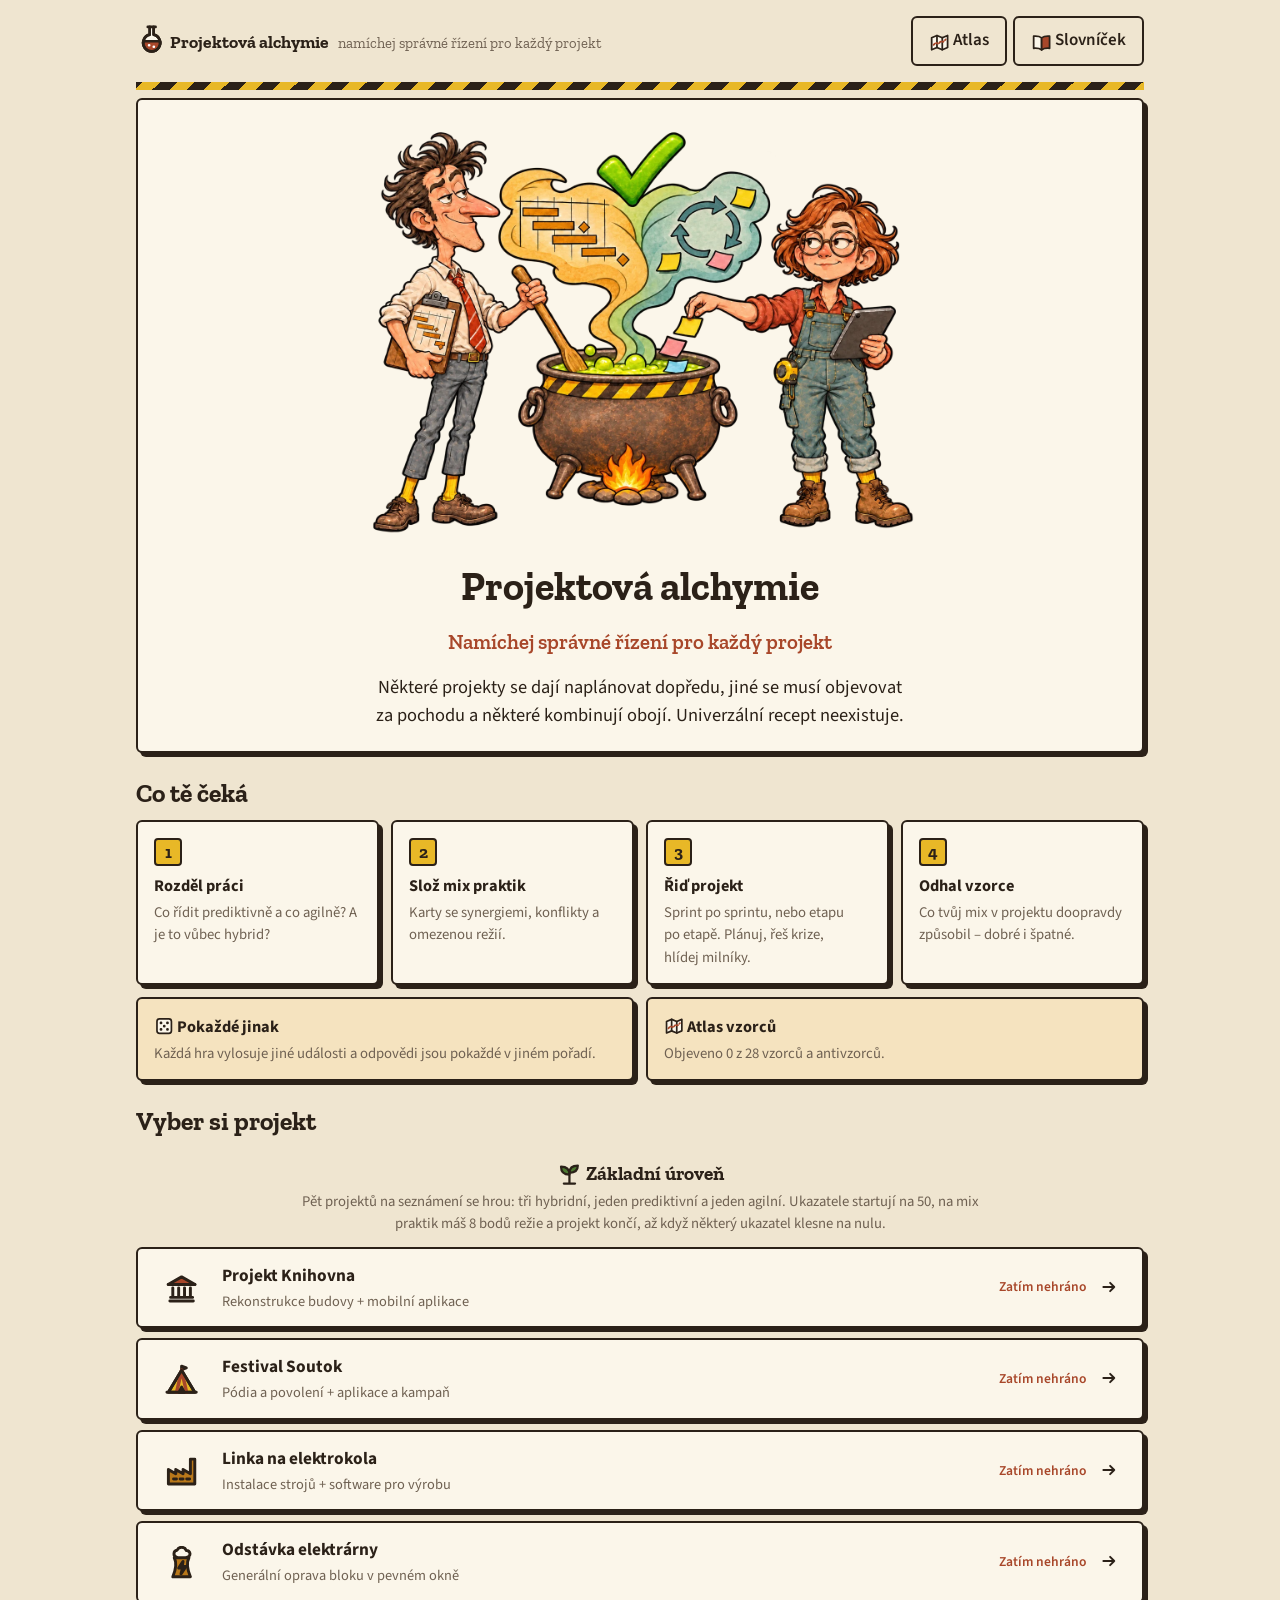
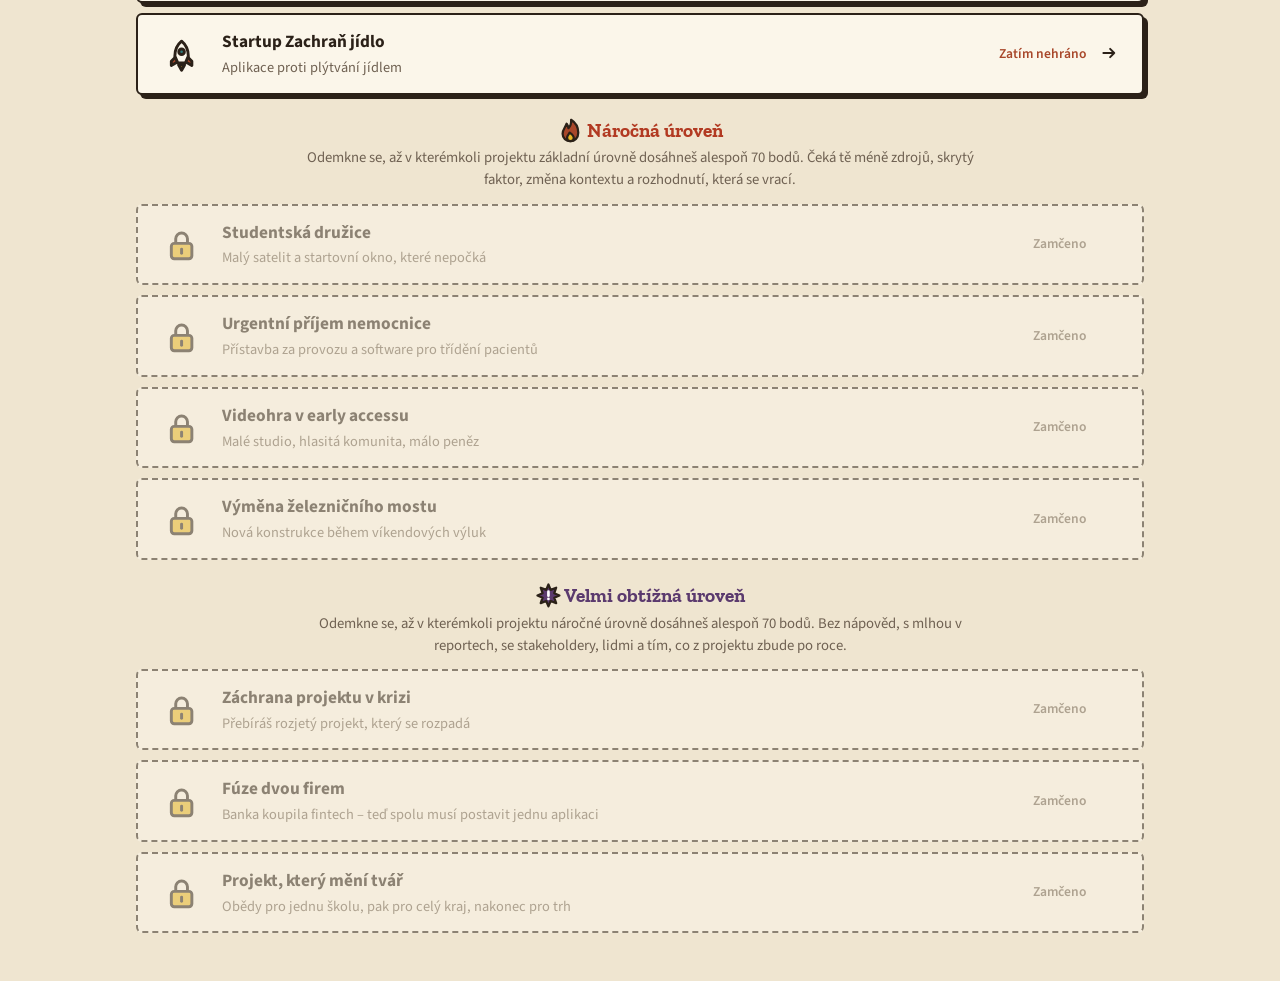
==== index.html @ 7d6362b1 "Úvodní obrázek ve verzi v02 (bez přísad u kotle) Co-Authored-By: Claude Opus 5.5 <noreply@anthropic." ====
<!doctype html>
<html lang="cs">
<head>
  <meta charset="utf-8">
  <meta name="viewport" content="width=device-width, initial-scale=1">
  <title>Projektová alchymie – namíchej správné řízení pro každý projekt</title>
  <meta name="description" content="Výuková hra o řízení projektů: poznej, jestli projekt potřebuje plán, agilitu, nebo hybrid, a namíchej správné praktiky.">
  <link rel="icon" href="img/favicon.svg" type="image/svg+xml">
  <meta property="og:type" content="website">
  <meta property="og:locale" content="cs_CZ">
  <meta property="og:title" content="Projektová alchymie – namíchej správné řízení pro každý projekt">
  <meta property="og:description" content="Výuková hra o řízení projektů: poznej, jestli projekt potřebuje plán, agilitu, nebo hybrid, a namíchej správné praktiky.">
  <meta property="og:url" content="https://miroslavkrupa.github.io/games-projektova-alchymie/">
  <meta property="og:image" content="https://miroslavkrupa.github.io/games-projektova-alchymie/img/og.jpg?v=3">
  <meta property="og:image:width" content="1200">
  <meta property="og:image:height" content="630">
  <meta property="og:image:alt" content="Projektová alchymie: postava míchá v kotli projektovou metodiku">
  <meta name="twitter:card" content="summary_large_image">
  <meta name="theme-color" content="#efe5d0">
  <link rel="preconnect" href="https://fonts.googleapis.com">
  <link rel="preconnect" href="https://fonts.gstatic.com" crossorigin>
  <link rel="stylesheet" href="https://fonts.googleapis.com/css2?family=Source+Sans+3:wght@400;600;700&family=Zilla+Slab:wght@600;700&display=swap">
  <link rel="stylesheet" href="css/style.css?v=2026-11-14">
</head>
<body>
  <div id="app"></div>
  <script src="js/data.js?v=2026-11-14"></script>
  <script src="js/data-insane.js?v=2026-11-14"></script>
  <script src="js/icons.js?v=2026-11-14"></script>
  <script src="js/fx.js?v=2026-11-14"></script>
  <script src="js/game.js?v=2026-11-14"></script>
</body>
</html>
---- css/style.css ----
/* Vzhled „Stavební deník“: teplý papír, okr, rez, vybledlá tyrkysová a výstražná žlutá
   (vyhrazená pro hlavní akce). Tmavě hnědé obrysy a tvrdé stíny jako komiksová políčka.
   Tmavý režim je „soumrak termínu“. */
:root {
  --bg: #efe5d0;
  --surface: #fbf6ea;
  --ink: #2b2118;
  --muted: #6f6152;
  --line: #d9cbb0;
  --edge: #2b2118;
  --primary: #a8472a;
  --primary-ink: #fff8ee;
  --caution: #e8b827;
  --caution-ink: #2b2118;
  --pred: #b9781a;
  --pred-soft: #f5e3bf;
  --agile: #2c7a7b;
  --agile-soft: #d3e8e4;
  --both: #7d5a3c;
  --both-soft: #eadbc6;
  --good: #4d7a32;
  --good-soft: #e0ead0;
  --warn: #c9930f;
  --warn-soft: #f7e6b3;
  --bad: #b23a22;
  --bad-soft: #f4d6c9;
  --insane: #5b3a6e;
  --insane-soft: #e7dceb;
  /* Barvy čar v grafu průběhu (ověřená kategorická paleta) */
  --s1: #2a78d6;
  --s2: #eb6834;
  --s3: #1baf7a;
  --s4: #eda100;
  --s5: #e87ba4;
  --pot: #3a3229;
  --pot-rim: #4b4034;
  --radius: 6px;
  --shadow: 4px 4px 0 var(--edge);
  --shadow-sm: 2px 2px 0 var(--edge);
  --stripes: repeating-linear-gradient(-45deg, var(--caution) 0 12px, var(--edge) 12px 24px);
  --font: 'Source Sans 3', system-ui, -apple-system, 'Segoe UI', sans-serif;
  --font-head: 'Zilla Slab', Georgia, serif;
}

@media (prefers-color-scheme: dark) {
  :root {
    --bg: #1b1828;
    --surface: #262238;
    --ink: #f2e8d8;
    --muted: #b8aac4;
    --line: #3d3753;
    --edge: #0d0b14;
    --primary: #f08a3c;
    --primary-ink: #1b1828;
    --pred: #e3a03a;
    --pred-soft: #3d2f22;
    --agile: #4fb3b0;
    --agile-soft: #1c3438;
    --both: #c99a72;
    --both-soft: #352b32;
    --good: #8cbf5a;
    --good-soft: #243321;
    --warn: #e8b827;
    --warn-soft: #3b3220;
    --bad: #ef6a4c;
    --bad-soft: #42231f;
    --insane: #c08ce0;
    --insane-soft: #33264a;
    --s1: #3987e5;
    --s2: #d95926;
    --s3: #199e70;
    --s4: #c98500;
    --s5: #d55181;
    --pot: #120f1c;
    --pot-rim: #2c2640;
  }
}

* { box-sizing: border-box; }

body {
  margin: 0;
  background: var(--bg);
  color: var(--ink);
  font: 17px/1.5 var(--font);
}

#app { max-width: 1040px; margin: 0 auto; padding: 0 16px 48px; }

h1, h2, h3 { line-height: 1.2; margin: 0 0 .5em; }
h1 { font-size: 2.2rem; }
h2 { font-size: 1.6rem; }
h3 { font-size: 1.15rem; }
p { margin: 0 0 .8em; }
small { color: var(--muted); }

.card {
  background: var(--surface);
  border: 1px solid var(--line);
  border-radius: var(--radius);
  box-shadow: var(--shadow);
  padding: 20px;
  margin-bottom: 16px;
}

/* ---------- Tlačítka ---------- */
.btn {
  font: inherit;
  border: 1px solid var(--line);
  background: var(--surface);
  color: var(--ink);
  border-radius: var(--radius);
  padding: 10px 16px;
  cursor: pointer;
  transition: transform .08s, background .15s, border-color .15s;
}
.btn:hover:not(:disabled) { transform: translateY(-1px); border-color: var(--primary); }
.btn:disabled { opacity: .5; cursor: not-allowed; }
.btn.primary { background: var(--primary); color: var(--primary-ink); border-color: var(--primary); font-weight: 600; }
.btn.big { font-size: 1.1rem; padding: 14px 24px; }
.btn.ghost { background: transparent; }

.actions { display: flex; gap: 12px; justify-content: center; flex-wrap: wrap; margin: 20px 0; }

/* ---------- Horní lišta a ukazatele ---------- */
.topbar { display: flex; align-items: center; justify-content: space-between; gap: 12px; padding: 16px 0; }
.brand { font-weight: 700; font-size: 1.1rem; }
.brand small { font-weight: 400; margin-left: 6px; }
.logo { font-size: 1.4rem; }

.hud {
  position: sticky; top: 0; z-index: 5;
  display: grid; grid-template-columns: repeat(5, 1fr); gap: 10px;
  background: var(--bg);
  padding: 8px 0 12px;
  margin-bottom: 8px;
}
.meter { background: var(--surface); border: 1px solid var(--line); border-radius: var(--radius); padding: 8px 10px; }
.meter-head { display: flex; justify-content: space-between; font-size: .85rem; gap: 4px; }
.bar { height: 8px; background: var(--line); border-radius: 99px; overflow: hidden; margin-top: 6px; }
.bar i { display: block; height: 100%; border-radius: 99px; transition: width .5s ease; }
.meter.high .bar i { background: var(--good); }
.meter.mid .bar i { background: var(--warn); }
.meter.low .bar i { background: var(--bad); }
.meter.low { border-color: var(--bad); }

/* ---------- Úvod ---------- */
.hero { text-align: center; padding: 32px; }
.hero-emoji { font-size: 3.5rem; margin-bottom: 8px; }
.hero-art { display: block; width: 100%; max-width: 640px; height: auto; margin: 0 auto 8px; }
.tagline { font-size: 1.15rem; font-weight: 600; color: var(--primary); margin-top: -4px; }
.lead { font-size: 1.15rem; }
.two-col { display: grid; grid-template-columns: 1fr 1fr; gap: 12px; margin: 16px 0; text-align: left; }
.mini { border-radius: var(--radius); padding: 14px; }
.mini p { margin: 0; font-size: .95rem; }
.mini.pred { background: var(--pred-soft); border-left: 4px solid var(--pred); }
.mini.agile { background: var(--agile-soft); border-left: 4px solid var(--agile); }
.hint { color: var(--muted); font-size: .92rem; }

.record { font-weight: 600; color: var(--primary); }
/* ---------- Úvodní stránka: dlaždice a řádky projektů ---------- */
h1, h2, h3, .lead, .tagline, .hero p, .phase-title p { text-wrap: balance; }
p, li, small { text-wrap: pretty; }
.intro-hero { padding: 28px 28px 22px; }
.intro-hero .lead { max-width: 620px; margin: 0 auto; }
.section-title { margin: 26px 0 10px; }
.tile-grid { display: grid; grid-template-columns: repeat(4, 1fr); gap: 12px; margin-bottom: 12px; }
.tile-grid.two { grid-template-columns: repeat(2, 1fr); }
.tile {
  position: relative; text-align: left; font: inherit; color: var(--ink);
  background: var(--surface); border: 1px solid var(--line); border-radius: var(--radius);
  box-shadow: var(--shadow); padding: 16px 16px 14px;
  display: flex; flex-direction: column; gap: 4px;
}
.tile b { font-size: 1.02rem; }
.tile p { margin: 0; color: var(--muted); font-size: .92rem; }
.tile-num {
  width: 28px; height: 28px; border-radius: 50%; display: grid; place-items: center;
  background: var(--both-soft); color: var(--primary); font-weight: 800; margin-bottom: 4px;
}
.tile.soft { background: var(--bg); box-shadow: none; }
.tile-btn { cursor: pointer; transition: border-color .15s, transform .08s; }
.tile-btn:hover { border-color: var(--primary); transform: translateY(-1px); }

.project-list { display: flex; flex-direction: column; gap: 10px; }
.project-row {
  font: inherit; color: var(--ink); text-align: left; width: 100%; cursor: pointer;
  display: grid; grid-template-columns: 52px 1fr auto 24px; align-items: center; gap: 14px;
  background: var(--surface); border: 2px solid var(--line); border-radius: var(--radius);
  box-shadow: var(--shadow); padding: 14px 18px;
  transition: border-color .15s, transform .08s;
}
.project-row:hover:not(:disabled) { border-color: var(--primary); transform: translateX(3px); }
.pr-icon { font-size: 2rem; text-align: center; }
.pr-main { display: flex; flex-direction: column; gap: 2px; min-width: 0; }
.pr-main b { font-size: 1.08rem; }
.pr-main small { font-size: .9rem; }
.pr-meta { font-size: .85rem; font-weight: 600; color: var(--primary); white-space: nowrap; }
.pr-go { color: var(--muted); font-size: .9rem; }
.project-row.hard { border-left: 6px solid var(--bad); }
.project-row.hard:hover:not(:disabled) { border-color: var(--bad); }
.project-row.locked { opacity: .5; cursor: not-allowed; }
.project-row.locked .pr-meta { color: var(--muted); }

.level-head { text-align: center; margin: 22px auto 12px; max-width: 680px; }
.level-head h3 { margin: 0 0 4px; font-size: 1.2rem; }
.level-head p { margin: 0; color: var(--muted); font-size: .92rem; }
.level-head.hard h3 { color: var(--bad); }
.hard-badge { display: inline-block; font-weight: 700; color: var(--bad); background: var(--bad-soft); padding: 4px 12px; border-radius: 3px; margin: -4px 0 12px; }
.hard-rule { color: var(--bad); }
.ctx.hidden-ctx { background: var(--bg); color: var(--muted); border: 1px dashed var(--muted); }
.ctx.revealed { background: var(--bad-soft); color: var(--bad); }

/* ---------- Hard: změna kontextu, ozvěny rozhodnutí ---------- */
.shift-card { border-left: 6px solid var(--bad); }
.reshape-card {
  font: inherit; color: var(--ink); width: 100%; text-align: left; cursor: pointer;
  display: grid; grid-template-columns: 26px 1fr auto; gap: 2px 8px; align-items: center;
  background: var(--surface); border: 2px solid var(--line); border-radius: var(--radius); padding: 8px 10px; margin-bottom: 6px;
}
.reshape-card b { font-size: .88rem; line-height: 1.2; }
.reshape-card small { color: var(--primary); font-size: .7rem; }
.reshape-card em { grid-column: 2 / 4; font-size: .74rem; font-style: normal; font-weight: 700; }
.reshape-card.on { border-color: var(--primary); background: var(--both-soft); }
.reshape-card.added { border-color: var(--good); background: var(--good-soft); }
.reshape-card.added em { color: var(--good); }
.reshape-card.removed { border-style: dashed; opacity: .7; }
.reshape-card.removed em { color: var(--bad); }
.reshape-card:disabled { cursor: not-allowed; opacity: .4; }
.mix-result.adapted { border-left: 6px solid var(--good); }
.mix-result.rigid { border-left: 6px solid var(--bad); }
.echo { background: var(--warn-soft); border-left: 4px solid var(--warn); padding: 8px 12px; border-radius: 4px; margin-bottom: 10px; font-size: .92rem; }
.later { font-weight: 600; color: var(--warn); }
.aftermath { border-left: 6px solid var(--warn); }

.phase-title { margin: 8px 0 16px; }
.phase { display: inline-block; font-size: .8rem; font-weight: 700; letter-spacing: .04em; text-transform: uppercase; color: var(--primary); margin-bottom: 4px; }

/* ---------- Fáze 1: třídění ---------- */
.ws-grid { display: grid; grid-template-columns: repeat(2, 1fr); gap: 12px; }
.ws { margin: 0; padding: 14px; }
.ws-head { display: flex; align-items: center; gap: 10px; margin-bottom: 10px; }
.ws-icon { font-size: 1.6rem; }
.ws-btns { display: flex; gap: 8px; }
.ws-btns .btn { flex: 1; padding: 8px; }
.btn.toggle.on.pred { background: var(--pred-soft); border-color: var(--pred); font-weight: 600; }
.btn.toggle.on.agile { background: var(--agile-soft); border-color: var(--agile); font-weight: 600; }
.ws.correct { border-color: var(--good); }
.ws.wrong { border-color: var(--bad); }
.why { font-size: .9rem; margin: 10px 0 0; }
.result { margin-top: 16px; }

/* ---------- Rozhodnutí ---------- */
.decision-head { display: flex; align-items: center; gap: 12px; flex-wrap: wrap; margin-bottom: 8px; }
.decision-head h3 { margin: 0; font-size: 1.3rem; }
.big-icon { font-size: 2.2rem; }
.tag { font-size: .78rem; padding: 3px 10px; border-radius: 3px; font-weight: 600; }
.tag.pred { background: var(--pred-soft); color: var(--pred); }
.tag.agile { background: var(--agile-soft); color: var(--agile); }
.tag.both { background: var(--both-soft); color: var(--both); }
.situation { font-size: 1.08rem; }
.choices { display: grid; gap: 10px; }
.choice {
  font: inherit; color: var(--ink); text-align: left;
  display: flex; gap: 12px; align-items: center;
  background: var(--surface); border: 2px solid var(--line); border-radius: var(--radius);
  padding: 12px 14px; cursor: pointer; transition: border-color .15s, transform .08s;
}
.choice:hover:not(:disabled) { border-color: var(--primary); transform: translateX(3px); }
.choice:disabled { cursor: default; }
.choice-letter {
  flex: none; width: 30px; height: 30px; border-radius: 50%;
  display: grid; place-items: center; font-weight: 700;
  background: var(--both-soft); color: var(--primary);
}
.choice.dim { opacity: .45; }
.choice.picked.best { border-color: var(--good); background: var(--good-soft); }
.choice.picked.ok { border-color: var(--warn); background: var(--warn-soft); }
.choice.picked.bad { border-color: var(--bad); background: var(--bad-soft); }

.feedback { margin-top: 16px; padding: 16px; border-radius: var(--radius); animation: pop .25s ease; }
.feedback.best { background: var(--good-soft); }
.feedback.ok { background: var(--warn-soft); }
.feedback.bad { background: var(--bad-soft); }
.rating { font-weight: 700; margin-bottom: 6px; }
.best-was { font-size: .92rem; }
.lesson { margin-top: 12px; padding: 12px 14px; border-radius: var(--radius); background: var(--surface); border: 1px dashed var(--primary); }

.chips { display: flex; flex-wrap: wrap; gap: 6px; margin: 8px 0; }
.chip { font-size: .82rem; padding: 3px 10px; border-radius: 3px; font-weight: 600; }
.chip.up { background: var(--good-soft); color: var(--good); }
.chip.down { background: var(--bad-soft); color: var(--bad); }
.chip.neutral { background: var(--line); color: var(--muted); }

@keyframes pop { from { opacity: 0; transform: translateY(6px); } to { opacity: 1; transform: none; } }

/* ---------- Časová osa ---------- */
.timeline {
  display: grid; grid-template-columns: 150px 1fr; gap: 8px 12px; align-items: center;
  background: var(--surface); border: 1px solid var(--line); border-radius: var(--radius);
  padding: 14px; margin-bottom: 16px;
}
.track-label { font-weight: 600; font-size: .9rem; }
.track-label small { display: block; font-weight: 400; }
.track { display: grid; grid-template-columns: repeat(6, 1fr); gap: 6px; }
.track.pred { min-height: 36px; position: relative; }
.ms {
  font-size: .78rem; text-align: right; padding: 6px 8px; border-radius: 4px;
  background: var(--pred-soft); border-right: 4px solid var(--pred);
}
.ms .diamond { color: var(--pred); margin-right: 4px; }
.ms.ok { background: var(--good-soft); border-color: var(--good); }
.ms.late { background: var(--bad-soft); border-color: var(--bad); }
.sprint-cell {
  text-align: center; font-size: .8rem; font-weight: 600; padding: 6px 4px; border-radius: 4px;
  background: var(--agile-soft); color: var(--agile); opacity: .55;
}
.sprint-cell small { display: block; font-weight: 400; }
.sprint-cell.past { opacity: .9; }
.sprint-cell.now { opacity: 1; background: var(--agile); color: #fff; }
.sprint-cell.now small { color: #e6fffb; }

/* ---------- Plánování ---------- */
.plan-grid { display: grid; grid-template-columns: 1fr 280px; gap: 16px; align-items: start; }
.bl-item {
  font: inherit; color: var(--ink); width: 100%; text-align: left;
  display: grid; grid-template-columns: 24px 60px 1fr auto auto; gap: 10px; align-items: center;
  background: var(--surface); border: 2px solid var(--line); border-radius: var(--radius);
  padding: 8px 10px; margin-bottom: 6px; cursor: pointer;
}
.bl-item:hover:not(:disabled) { border-color: var(--primary); }
.bl-item.sel { border-color: var(--primary); background: var(--both-soft); }
.bl-item:disabled { cursor: not-allowed; }
.bl-item.locked { opacity: .6; }
.bl-item.done { opacity: .45; text-decoration: line-through; }
.bl-name small { display: block; font-size: .75rem; text-decoration: none; }
.check { font-size: 1.1rem; text-align: center; }
.mos { font-size: .72rem; font-weight: 700; text-align: center; padding: 2px 0; border-radius: 6px; }
.m-M { background: var(--bad-soft); color: var(--bad); }
.m-S { background: var(--warn-soft); color: #a77a0c; }
.m-C { background: var(--agile-soft); color: var(--agile); }
.m-W { background: var(--line); color: var(--muted); }
.sp { font-weight: 700; font-size: .9rem; }
.val { font-size: .85rem; color: var(--muted); }

.side { position: sticky; top: 90px; }
.cap-num { font-size: 1.8rem; }
.cap-num.over { color: var(--bad); }
.bar.cap { height: 12px; }
.bar.cap i { background: var(--agile); }
.bar.cap.over i { background: var(--bad); }
.warn { color: var(--bad); font-weight: 600; font-size: .92rem; margin-top: 8px; }
.facts { padding-left: 18px; font-size: .9rem; color: var(--muted); }
.side .btn { width: 100%; }

/* ---------- Review ---------- */
.delivered { list-style: none; padding: 0; }
.delivered li { padding: 4px 0; }
.delivered .ok { color: var(--good); }
.delivered .ko { color: var(--bad); }
.milestone { border-left: 6px solid var(--pred); }
.milestone.ok { border-left-color: var(--good); }
.milestone.late { border-left-color: var(--bad); }
.rules li { margin-bottom: 8px; }

/* ---------- Konec ---------- */
.end .score { font-size: 4rem; font-weight: 800; color: var(--primary); line-height: 1; margin: 8px 0 12px; }
.end .score small { font-size: 1rem; font-weight: 400; }
.failed { background: var(--bad-soft); color: var(--bad); font-weight: 700; padding: 10px; border-radius: var(--radius); margin-bottom: 12px; }
.score-grid { display: grid; grid-template-columns: repeat(3, 1fr); gap: 12px; margin-top: 16px; }
.score-grid div { background: var(--bg); border-radius: var(--radius); padding: 12px; display: flex; flex-direction: column; }
.score-grid b { font-size: 1.6rem; }
.lessons { list-style: none; padding: 0; margin: 0; }
.lesson-row { padding: 10px 12px; border-radius: var(--radius); margin-bottom: 8px; border-left: 4px solid var(--line); background: var(--bg); }
.lesson-row.best { border-left-color: var(--good); }
.lesson-row.ok { border-left-color: var(--warn); }
.lesson-row.bad { border-left-color: var(--bad); }
.lesson-text { font-size: .92rem; margin-top: 4px; }

/* ---------- Slovníček ---------- */
.modal-back {
  position: fixed; inset: 0; z-index: 20;
  background: rgba(20, 18, 30, .5);
  display: grid; place-items: center; padding: 16px;
}
.modal { max-width: 680px; width: 100%; max-height: 85vh; overflow-y: auto; margin: 0; }
.modal-head { display: flex; justify-content: space-between; align-items: center; }
.modal dt { font-weight: 700; margin-top: 12px; }
.modal dd { margin: 2px 0 0; color: var(--muted); }

/* ---------- Kontext a mix praktik ---------- */
h4 { margin: 14px 0 6px; font-size: 1rem; }
.top-btns { display: flex; gap: 6px; }
.ctx-row { display: flex; flex-wrap: wrap; gap: 6px; align-items: center; justify-content: center; margin-bottom: 12px; }
.phase-title .ctx-row { justify-content: flex-start; }
.ctx { display: inline-block; font-size: .82rem; padding: 3px 10px; border-radius: 3px; background: var(--both-soft); color: var(--both); font-weight: 600; margin: 2px 0; }

.pgrid { display: grid; grid-template-columns: repeat(3, 1fr); gap: 14px; align-items: start; }
.pcol h3 { font-size: 1rem; margin: 0 0 8px; }
.practice {
  font: inherit; color: var(--ink); text-align: left; width: 100%;
  display: flex; flex-direction: column; gap: 4px;
  background: var(--surface); border: 2px solid var(--line); border-radius: var(--radius);
  padding: 10px 12px; margin-bottom: 8px; cursor: pointer;
  transition: border-color .15s, transform .08s;
}
.practice:hover:not(:disabled) { border-color: var(--primary); transform: translateY(-1px); }
.practice:disabled { cursor: default; }
.practice:disabled:not(.on) { opacity: .45; }
.practice.on { border-color: var(--primary); background: var(--both-soft); }
.practice.trap { border-color: var(--bad); background: var(--bad-soft); }
.pp-head { display: flex; align-items: center; gap: 8px; }
.pp-head b { flex: 1; font-size: .95rem; line-height: 1.25; }
.pp-icon { font-size: 1.3rem; }
.cost { font-size: .72rem; color: var(--primary); letter-spacing: 1px; white-space: nowrap; }
.pp-desc { font-size: .85rem; color: var(--muted); }
.pp-mech { font-size: .8rem; }
.pp-fit { font-size: .76rem; font-weight: 600; color: var(--good); }
.pp-pair { font-size: .76rem; font-weight: 600; }
.pp-pair.syn { color: var(--good); }
.pp-pair.con { color: var(--bad); }
.pp-trap { font-size: .78rem; font-weight: 700; color: var(--bad); }

.mix-bar {
  position: sticky; bottom: 8px; z-index: 4;
  display: grid; grid-template-columns: 200px 1fr auto; gap: 16px; align-items: center;
  margin-top: 12px; border: 2px solid var(--primary);
}
.mix-cost { display: flex; flex-direction: column; gap: 2px; }
.mix-cost b { font-size: 1.5rem; }
.mix-cost b.over { color: var(--bad); }
.mix-cost small.warn { margin: 0; font-size: .8rem; }
.pairs { list-style: none; padding: 0; margin: 0; font-size: .88rem; }
.pairs li { padding: 2px 0; }
.pairs .syn { color: var(--good); }
.pairs .con { color: var(--bad); }
.mix-pairs { max-height: 110px; overflow-y: auto; }
.mix-pairs .hint { margin: 0; }
.mix-result { margin-top: 16px; }
.checklist { list-style: none; padding: 0; margin: 0; font-size: .92rem; }
.checklist li { padding: 2px 0; }

.practice.misfit { border-color: var(--warn); background: var(--warn-soft); }
.ctx.approach.pred { background: var(--pred-soft); color: var(--pred); }
.ctx.approach.agile { background: var(--agile-soft); color: var(--agile); }

/* ---------- Typ projektu (odhalí se po první fázi) ---------- */
.approach-reveal { margin: 14px 0; padding: 14px 16px; border-radius: var(--radius); border-left: 6px solid var(--both); background: var(--both-soft); }
.approach-reveal.pred { border-left-color: var(--pred); background: var(--pred-soft); }
.approach-reveal.agile { border-left-color: var(--agile); background: var(--agile-soft); }
.approach-reveal h3 { margin-bottom: 6px; }
.approach-reveal p:last-child { margin-bottom: 0; }

/* ---------- Kritická cesta, rezerva, experimenty ---------- */
.mos.crit { background: var(--pred-soft); color: var(--pred); }
.due { display: block; font-size: .75rem; color: var(--muted); text-decoration: none; }
.due.now { color: var(--bad); font-weight: 600; }
.bl-row { display: flex; gap: 6px; align-items: stretch; margin-bottom: 6px; }
.bl-row .bl-item { margin: 0; flex: 1; }
.exp-btn {
  font: inherit; font-size: .78rem; font-weight: 600; white-space: nowrap; cursor: pointer;
  border: 2px dashed var(--agile); color: var(--agile); background: var(--agile-soft); border-radius: var(--radius); padding: 0 10px;
}
.exp-btn:disabled { opacity: .45; cursor: not-allowed; }
.buffer { margin: 10px 0 4px; padding: 8px 10px; border-radius: 4px; background: var(--good-soft); font-size: .92rem; }
.buffer.zero { background: var(--warn-soft); }
.buffer.over { background: var(--bad-soft); color: var(--bad); }
.schedule { border-left: 6px solid var(--warn); }
.schedule.late { border-left-color: var(--bad); }
.discovered { border-left: 6px solid var(--agile); }

/* ---------- Gantt (prediktivní projekt) ---------- */
.phase-cell { text-align: left; padding: 6px 8px; }
.sprint-cell.future { opacity: .45; border: 1px dashed var(--agile); background: transparent; }
.gantt-stats { display: grid; grid-template-columns: repeat(auto-fit, minmax(130px, 1fr)); gap: 8px; margin-bottom: 12px; }
.gantt-stats > div { background: var(--bg); border-radius: var(--radius); padding: 8px 10px; display: flex; flex-direction: column; border-left: 4px solid var(--line); }
.gantt-stats span { font-size: .78rem; color: var(--muted); }
.gantt-stats b { font-size: 1.15rem; }
.gantt-stats small { font-size: .75rem; }
.gantt-stats .good { border-left-color: var(--good); }
.gantt-stats .warn { border-left-color: var(--warn); }
.gantt-stats .bad { border-left-color: var(--bad); color: var(--bad); }

.gantt-wrap { overflow-x: auto; margin: 8px 0 4px; border: 1px solid var(--line); border-radius: var(--radius); }
.gantt { min-width: max-content; font-size: .85rem; }
.g-row { display: flex; border-bottom: 1px solid var(--line); }
.g-row:last-child { border-bottom: 0; }
.g-row.has-conflict .g-task { box-shadow: inset 4px 0 0 var(--bad); }
.g-head { position: sticky; top: 0; background: var(--surface); font-weight: 700; font-size: .75rem; color: var(--muted); }
.g-task { flex: none; width: 250px; padding: 6px 10px; line-height: 1.25; position: sticky; left: 0; background: var(--surface); z-index: 1; }
.g-task small { display: block; color: var(--muted); font-size: .74rem; margin-top: 2px; }
.g-task small.note { font-style: italic; }
.g-id { display: inline-grid; place-items: center; width: 20px; height: 20px; border-radius: 6px; background: var(--pred); color: #fff; font-size: .75rem; margin-right: 4px; }
.g-deps { flex: none; width: 116px; padding: 6px; display: flex; flex-wrap: wrap; gap: 3px; align-content: center; border-right: 1px solid var(--line); }
.g-deps small { font-size: .74rem; color: var(--muted); }
.dep {
  font: inherit; font-size: .72rem; font-weight: 700; width: 22px; height: 22px; padding: 0; cursor: pointer;
  border: 1px solid var(--line); border-radius: 6px; background: var(--bg); color: var(--muted);
}
.dep.on { background: var(--pred); border-color: var(--pred); color: #fff; }
.g-days { display: grid; grid-template-columns: repeat(var(--days), 26px); align-items: stretch; }
.g-day { text-align: center; padding: 6px 0; }
.g-day.out, .g-cell.out, .g-use.out { background: repeating-linear-gradient(45deg, transparent 0 4px, var(--bad-soft) 4px 6px); }
.g-day.end, .g-cell.end, .g-use.end { border-right: 2px solid var(--bad); }
.g-cell {
  font: inherit; font-size: .7rem; font-weight: 700; color: #fff; padding: 0; margin: 0; min-height: 34px; cursor: pointer;
  border: 0; border-left: 1px solid var(--line); background: transparent;
}
.g-cell:hover:not(.ro) { background: var(--both-soft); }
.g-cell.in { background: var(--pred); }
.g-cell.in.crit { background: var(--bad); }
.g-cell.in.conflict { background: repeating-linear-gradient(45deg, var(--bad) 0 5px, var(--pred) 5px 10px); }
.g-cell.ro { cursor: default; display: grid; place-items: center; }
.g-cell.plan { box-shadow: inset 0 0 0 2px var(--pred); }
.g-cell.act { background: var(--agile); }
.g-cell.act.rework { background: var(--bad); }
.g-foot .g-task b { font-size: .8rem; }
.g-use { text-align: center; font-weight: 700; font-size: .78rem; padding: 6px 0; border-left: 1px solid var(--line); }
.g-use.over { background: var(--bad); color: #fff; }
.g-cell.hold { box-shadow: inset 2px 0 0 var(--warn); font-size: .8rem; }
.g-cell.in.carried { background: var(--warn); }
.g-id.carried { background: var(--warn); width: auto; padding: 0 4px; }
.hold-note { color: var(--warn) !important; font-weight: 600; }
.rough-note { background: var(--warn-soft); padding: 8px 12px; border-radius: 4px; }
.crit-tag { color: var(--bad); font-weight: 700; }
.float-tag { color: var(--good); font-weight: 600; }
.causes { padding-left: 18px; }
.causes li { margin-bottom: 4px; }
.good-note { color: var(--good); font-weight: 600; }

/* ---------- Volby závislé na praktikách ---------- */
.choice.locked { opacity: .55; border-style: dashed; cursor: not-allowed; }
.lock-note { display: block; font-size: .78rem; margin-top: 2px; }
.softened { font-size: .9rem; font-weight: 600; color: var(--good); }

/* ---------- Vzorce a atlas ---------- */
.reveal { margin-top: 16px; }
.reveal > h3 { margin-bottom: 4px; }
.screen-review .reveal { background: var(--surface); border: 1px solid var(--line); border-radius: var(--radius); padding: 16px 20px; margin-bottom: 16px; }
.pattern {
  border-radius: var(--radius); padding: 14px 16px; margin-bottom: 10px;
  border: 1px solid var(--line); border-left: 6px solid var(--good); background: var(--good-soft);
  animation: pop .3s ease;
}
.pattern.anti { border-left-color: var(--bad); background: var(--bad-soft); }
.pattern.locked { background: var(--bg); border-left-color: var(--line); color: var(--muted); padding: 10px 14px; }
.pattern-head { display: flex; align-items: center; gap: 8px; margin-bottom: 6px; }
.pattern-head b { flex: 1; font-size: 1.05rem; }
.pattern-icon { font-size: 1.4rem; }
.ptype { font-size: .75rem; font-weight: 700; white-space: nowrap; }
.story { font-style: italic; margin-bottom: 8px; }
.kfmd { list-style: none; padding: 0; margin: 0; display: grid; gap: 4px; }
.kfmd li { display: grid; grid-template-columns: 130px 1fr; gap: 8px; font-size: .9rem; align-items: baseline; }
.kfmd li span { font-size: .72rem; font-weight: 700; text-transform: uppercase; letter-spacing: .04em; color: var(--muted); }
.pattern-grid { display: grid; grid-template-columns: repeat(2, 1fr); gap: 10px; align-items: start; }
.pattern-grid .pattern { margin: 0; }
.pattern-grid .kfmd li { grid-template-columns: 1fr; gap: 0; }
.modal { max-width: 900px; }

/* ---------- Velmi obtížná úroveň ---------- */
.project-row.insane { border-left: 6px solid var(--insane); }
.project-row.insane:hover:not(:disabled) { border-color: var(--insane); }
.level-head.insane h3 { color: var(--insane); }
.hard-badge.insane { color: var(--insane); background: var(--insane-soft); }
.insane-rule { color: var(--ink); background: var(--insane-soft); border-left: 4px solid var(--insane); border-radius: 4px; padding: 10px 12px; list-style: none; margin-top: 8px; }
.insane-rule ol { margin: 8px 0 0; padding-left: 20px; }
.insane-rule ol li { margin-bottom: 4px; }

/* Mlha reportingu */
.meter.fog { border-style: dashed; }
.meter.fog .bar i { opacity: .45; background-image: repeating-linear-gradient(45deg, transparent 0 4px, rgba(255, 255, 255, .35) 4px 8px); }
.meter.fog b { font-weight: 600; color: var(--muted); }
.fog-note { margin: -4px 0 8px; font-size: .82rem; color: var(--muted); }
.signals { margin-top: 10px; padding: 8px 12px; border-radius: 4px; background: var(--warn-soft); font-size: .9rem; }
.signals p { margin: 2px 0; }

/* Stakeholdeři */
.stake-row { display: grid; grid-template-columns: repeat(auto-fit, minmax(200px, 1fr)); gap: 8px; margin-bottom: 12px; }
.stake { display: grid; grid-template-columns: 28px 1fr auto; align-items: center; gap: 8px; background: var(--surface); border: 1px solid var(--line); border-radius: var(--radius); padding: 6px 10px; }
.stake.low { border-color: var(--bad); }
.stake-icon { font-size: 1.3rem; }
.stake b { display: block; font-size: .85rem; }
.stake small { display: block; font-size: .72rem; color: var(--muted); line-height: 1.25; }
.stake .mood { font-weight: 700; white-space: nowrap; }
.people-list { list-style: none; padding: 0; margin: 0 auto 12px; max-width: 560px; text-align: left; font-size: .92rem; }
.people-list li { padding: 3px 0; }
.owner { font-size: .9rem; }

/* Tým a znalosti */
.team { margin-top: 16px; }
.team-grid { display: grid; grid-template-columns: repeat(auto-fit, minmax(230px, 1fr)); gap: 8px; }
.person { display: grid; grid-template-columns: 32px 1fr 64px; align-items: center; gap: 8px; background: var(--bg); border-radius: var(--radius); padding: 8px 10px; }
.person.gone { opacity: .45; }
.p-icon { font-size: 1.4rem; }
.p-main b { display: block; }
.p-main small { display: block; color: var(--muted); font-size: .78rem; }
.knows { display: flex; flex-wrap: wrap; gap: 4px; margin-top: 4px; font-size: .72rem; }
.knows span { background: var(--surface); border: 1px solid var(--line); border-radius: 3px; padding: 1px 7px; }
.knows span.solo { border-color: var(--warn); }
.people-list .knows { display: inline-flex; margin: 0 0 0 4px; }
.p-fatigue { display: flex; flex-direction: column; align-items: center; gap: 4px; font-size: 1.2rem; }
.fbar { display: block; width: 100%; height: 6px; background: var(--line); border-radius: 99px; overflow: hidden; }
.fbar i { display: block; height: 100%; background: var(--warn); }
.bl-name .area { display: block; font-size: .74rem; color: var(--muted); }
.bl-name .area.unknown { color: var(--bad); font-weight: 600; }
.sp.over { color: var(--bad); font-weight: 700; }
.ops-btn { border-color: var(--muted); color: var(--muted); background: var(--bg); }
.split-btn { border-color: var(--warn); color: var(--ink); background: var(--warn-soft); }
.bl-name .too-big { display: block; font-size: .74rem; color: var(--bad); font-weight: 600; }
.handed { margin-top: 14px; padding-top: 10px; border-top: 1px dashed var(--line); }
.handed h4 { margin: 0 0 6px; font-size: .92rem; color: var(--muted); }
.handed-row { display: flex; justify-content: space-between; align-items: center; gap: 8px; padding: 6px 8px; margin-bottom: 4px; border-radius: 4px; background: var(--bg); font-size: .9rem; }
.handed-row > span small { display: block; font-size: .74rem; }
.handed-row > small { color: var(--muted); white-space: nowrap; }
.handed-row .exp-btn { padding: 4px 10px; }
.btn.toggle.on.ops { background: var(--bg); border-color: var(--muted); font-weight: 600; }
.team-note { margin: 4px 0; font-size: .92rem; }
.pp-orig { font-size: .76rem; font-weight: 600; color: var(--muted); }
.choice.picked.neutral { border-color: var(--primary); background: var(--both-soft); }
.feedback.neutral { background: var(--bg); border: 1px solid var(--line); }

/* Diagnóza převzatého projektu */
.symptoms { margin: 0 0 8px; padding-left: 20px; }
.symptoms li { margin-bottom: 6px; }
.diag-grid { display: grid; grid-template-columns: repeat(auto-fit, minmax(240px, 1fr)); gap: 10px; margin: 16px 0; }
.diag-card {
  font: inherit; color: var(--ink); text-align: left; cursor: pointer;
  display: grid; grid-template-columns: 32px 1fr; gap: 2px 8px; align-items: start;
  background: var(--surface); border: 2px solid var(--line); border-radius: var(--radius); padding: 10px 12px;
}
.diag-card .pattern-icon { grid-row: span 2; font-size: 1.4rem; }
.diag-card small { color: var(--muted); font-size: .82rem; }
.diag-card.on { border-color: var(--bad); background: var(--bad-soft); }
.diag-card:disabled { cursor: default; }

/* Rok poté */
.epilog-list { display: grid; gap: 10px; margin-bottom: 16px; }
.epilog-card { position: relative; margin: 0; border-left: 6px solid var(--line); padding-right: 64px; }
.epilog-card.good { border-left-color: var(--good); }
.epilog-card.bad { border-left-color: var(--bad); }
.epilog-card h3 { margin: 2px 0 4px; }
.epilog-card p { margin: 0; }
.ep-when { font-size: .78rem; font-weight: 700; text-transform: uppercase; letter-spacing: .04em; color: var(--muted); }
.ep-pts { position: absolute; right: 16px; top: 50%; transform: translateY(-50%); font-size: 1.3rem; font-weight: 800; }
.epilog-card.good .ep-pts { color: var(--good); }
.epilog-card.bad .ep-pts { color: var(--bad); }

/* ---------- Živé ukazatele ---------- */
.meter, .stake { position: relative; }
.bar i { transition: width .7s cubic-bezier(.2, .8, .2, 1); }
.meter.flash-up, .stake.flash-up { animation: flash-up 1.1s ease; }
.meter.flash-down, .stake.flash-down { animation: flash-down 1.1s ease; }
@keyframes flash-up { 20% { background: var(--good-soft); box-shadow: 0 0 0 2px var(--good); } }
@keyframes flash-down { 20% { background: var(--bad-soft); box-shadow: 0 0 0 2px var(--bad); } }
.float-delta {
  position: absolute; right: 8px; top: -6px; z-index: 6;
  font-weight: 800; font-size: .95rem; pointer-events: none;
  animation: float-up 1.5s ease-out forwards;
}
.float-delta.up { color: var(--good); }
.float-delta.down { color: var(--bad); }
@keyframes float-up {
  0% { opacity: 0; transform: translateY(8px); }
  15% { opacity: 1; transform: none; }
  100% { opacity: 0; transform: translateY(-20px); }
}

/* ---------- Kotel s mixem praktik ---------- */
.mix-bar { grid-template-columns: auto 180px 1fr auto; }
.cauldron { position: relative; width: 128px; padding-top: 20px; text-align: center; }
.cauldron .pot {
  position: relative; height: 74px; margin: 0 6px;
  background: var(--pot); overflow: hidden;
  border-radius: 10px 10px 46px 46px / 10px 10px 34px 34px;
  box-shadow: inset 0 -6px 0 rgba(0, 0, 0, .25);
}
.cauldron .rim { position: absolute; top: 15px; left: 0; right: 0; height: 9px; background: var(--pot-rim); border-radius: 6px; z-index: 2; }
.cauldron .brew {
  position: absolute; left: 0; right: 0; bottom: 0;
  transition: height .6s ease;
  background-size: 160% 100% !important;
  animation: swirl 5s ease-in-out infinite alternate;
}
.cauldron .brew::before { content: ''; position: absolute; left: 0; right: 0; top: 0; height: 4px; background: rgba(255, 255, 255, .35); }
@keyframes swirl { from { background-position: 0% 0; } to { background-position: 100% 0; } }
.cauldron.splash .brew { animation: splash .5s ease, swirl 5s ease-in-out .5s infinite alternate; }
@keyframes splash { 40% { transform: scaleY(1.12); filter: brightness(1.25); } }
.cauldron .bubble {
  position: absolute; bottom: 4px; width: 7px; height: 7px; border-radius: 50%;
  background: rgba(255, 255, 255, .6); animation: rise 2.4s ease-in infinite;
}
@keyframes rise {
  0% { transform: translateY(0) scale(.5); opacity: 0; }
  20% { opacity: .9; }
  100% { transform: translateY(-46px) scale(1.1); opacity: 0; }
}
.cauldron .ings { position: absolute; left: 6px; right: 6px; top: 20px; height: 74px; pointer-events: none; z-index: 3; }
.cauldron .ing { position: absolute; font-size: 17px; line-height: 1; transform: translateX(-50%); animation: bob 3s ease-in-out infinite; }
.cauldron .ing.drop { animation: drop .7s cubic-bezier(.5, 0, .75, 0), bob 3s ease-in-out .7s infinite; }
@keyframes bob { 50% { margin-bottom: 3px; } }
@keyframes drop {
  from { transform: translate(-50%, -70px) rotate(-40deg); opacity: .3; }
  to { transform: translateX(-50%); opacity: 1; }
}
.cauldron .sparks { position: absolute; top: 0; left: 0; right: 0; height: 22px; display: flex; justify-content: center; gap: 4px; pointer-events: none; }
.cauldron .spark { animation: twinkle 1.6s ease-in-out infinite; font-size: 14px; }
.cauldron .spark:nth-child(2) { animation-delay: .5s; }
.cauldron .spark:nth-child(3) { animation-delay: 1s; }
.cauldron .smoke { animation: puff 2.2s ease-out infinite; font-size: 14px; }
@keyframes twinkle { 50% { transform: scale(1.35) rotate(15deg); opacity: .5; } }
@keyframes puff { 0% { opacity: 0; transform: translateY(8px) scale(.6); } 40% { opacity: .9; } 100% { opacity: 0; transform: translateY(-10px) scale(1.3); } }
.cauldron .foam { position: absolute; top: 9px; left: 2px; right: 2px; height: 14px; border-radius: 10px; z-index: 1; animation: foam 1.2s ease-in-out infinite alternate; background-size: 160% 100% !important; }
@keyframes foam { to { transform: scaleX(1.08) translateY(-2px); } }
.cauldron .fire { display: flex; justify-content: center; gap: 10px; height: 10px; margin-top: -2px; }
.cauldron .fire i { width: 10px; height: 12px; border-radius: 50% 50% 50% 50% / 70% 70% 30% 30%; background: linear-gradient(#ffd166, #e8590c); animation: flicker .35s ease-in-out infinite alternate; }
.cauldron .fire i:nth-child(2) { animation-delay: .15s; height: 14px; }
@keyframes flicker { to { transform: scaleY(.75) translateY(2px); opacity: .8; } }
.cauldron .brew-ratio { display: block; margin-top: 4px; font-size: .7rem; line-height: 1.2; color: var(--muted); }
.cauldron.over .brew-ratio { color: var(--bad); font-weight: 700; }
.cauldron.done .pot { box-shadow: inset 0 -6px 0 rgba(0, 0, 0, .25), 0 0 18px 2px var(--both-soft); }
.mix-result-head { display: flex; align-items: center; gap: 16px; margin-bottom: 8px; }
.mix-result-head h3 { margin: 0; }

/* ---------- Rozehraná hra ---------- */
.resume-card { display: grid; grid-template-columns: 44px 1fr auto; align-items: center; gap: 12px; margin-top: 16px; border: 2px solid var(--primary); }
.resume-card .pr-icon { font-size: 2rem; }
.resume-main b { display: block; }
.resume-main small { color: var(--muted); }
.resume-btns { display: flex; gap: 8px; }

/* ---------- Graf průběhu projektu ---------- */
.pchart .hint { margin-top: 0; }
.pc-legend { display: flex; flex-wrap: wrap; gap: 6px 14px; font-size: .85rem; margin-bottom: 10px; }
.pc-key { display: inline-flex; align-items: center; gap: 6px; cursor: default; }
.pc-key i { width: 14px; height: 3px; border-radius: 2px; display: inline-block; }
.pc-key.fail i { background: repeating-linear-gradient(90deg, var(--bad) 0 4px, transparent 4px 7px); }
.pc-frame { padding-left: 30px; }
.pc-plot { position: relative; height: 220px; }
.pc-plot svg { position: absolute; inset: 0; width: 100%; height: 100%; overflow: visible; }
.pc-grid { stroke: var(--line); stroke-width: 1; }
.pc-fail { stroke: var(--bad); stroke-width: 1.5; stroke-dasharray: 5 4; opacity: .7; }
.pc-line { fill: none; stroke-width: 2.5; stroke-linejoin: round; stroke-linecap: round; transition: opacity .2s; }
.pc-line.dim, .pc-dot.dim { opacity: .12; }
.pc-dot { position: absolute; width: 9px; height: 9px; border-radius: 50%; transform: translate(-50%, -50%); box-shadow: 0 0 0 2px var(--surface); transition: opacity .2s; }
.pc-y { position: absolute; left: -30px; width: 24px; text-align: right; transform: translateY(-50%); font-size: .72rem; color: var(--muted); }
.pc-x { position: relative; height: 20px; font-size: .72rem; color: var(--muted); }
.pc-x span { position: absolute; top: 4px; transform: translateX(-50%); }
.pc-marks { position: relative; border-top: 1px dashed var(--line); margin-top: 2px; font-size: .8rem; }
.pc-mark { position: absolute; top: 4px; transform: translateX(-50%); line-height: 1.3; text-align: center; }
.pc-hit { position: absolute; top: 0; bottom: 0; z-index: 2; cursor: crosshair; outline: none; }
.pc-hit:focus-visible { background: rgba(127, 127, 127, .08); }
.pc-cross { position: absolute; top: 0; bottom: 0; width: 1px; background: var(--muted); opacity: .6; pointer-events: none; z-index: 1; }
.pc-tip {
  position: absolute; top: 0; z-index: 3; width: 250px; max-width: calc(100% - 20px);
  background: var(--surface); border: 1px solid var(--line); border-radius: var(--radius);
  box-shadow: var(--shadow); padding: 10px 12px; font-size: .82rem; pointer-events: none;
}
.pc-tip-head { display: block; margin-bottom: 4px; }
.pc-tip ul { list-style: none; padding: 0; margin: 0; }
.pc-tip-vals li { display: grid; grid-template-columns: 12px 1fr auto 34px; align-items: center; gap: 6px; }
.pc-tip-vals i { width: 10px; height: 3px; border-radius: 2px; }
.pc-tip-vals small { color: var(--muted); text-align: right; }
.pc-tip-list { border-top: 1px solid var(--line); margin-top: 6px !important; padding-top: 6px !important; }
.pc-table { margin-top: 12px; font-size: .85rem; }
.pc-table summary { cursor: pointer; color: var(--muted); }
.table-scroll { overflow-x: auto; }
.pc-table table { border-collapse: collapse; margin-top: 8px; white-space: nowrap; }
.pc-table th, .pc-table td { padding: 4px 10px; border-bottom: 1px solid var(--line); text-align: right; }
.pc-table th:first-child { text-align: left; }

@media (prefers-reduced-motion: reduce) {
  .cauldron *, .float-delta, .meter, .stake { animation: none !important; transition: none !important; }
}

/* ---------- Hvězdy ---------- */
.stars { display: inline-flex; gap: 2px; line-height: 1; vertical-align: -0.1em; }
.stars i { font-style: normal; color: var(--line); }
.stars i.on { color: var(--warn); }
.stars.big { font-size: 3rem; gap: 6px; margin: 4px 0 6px; }
.stars.sm { font-size: 1em; }
.pr-meta .stars { font-size: 1.15rem; }
.pr-meta small { color: var(--muted); margin-left: 4px; }
.star-goals { text-align: left; background: var(--bg); border-radius: var(--radius); padding: 12px 14px; margin: 14px 0 4px; }
.sg-at { display: flex; flex-wrap: wrap; gap: 6px 16px; font-weight: 600; margin-bottom: 8px; }
.star-goals.result .sg-at > span { opacity: .5; }
.star-goals.result .sg-at > span.got { opacity: 1; }
.sg-cols { display: grid; grid-template-columns: 1fr 1fr; gap: 12px; }
.sg-col b { font-size: .85rem; color: var(--muted); }
.sg-col ul { list-style: none; margin: 4px 0 0; padding: 0; font-size: .9rem; }
.sg-col li { margin: 3px 0; }
.sg-col li.no { color: var(--bad); }

/* ---------- Vzhled: Stavební deník (obrysy, tvrdé stíny, výstražná páska) ---------- */
h1, h2, h3, h4, .brand, .score, .cap-num, .tile-num, .choice-letter, .mix-cost b, .pattern-head b { font-family: var(--font-head); }
h1 { font-size: 2.5rem; }
.brand { font-weight: 700; }

/* Výstražná páska pod horní lištou */
.topbar { border-bottom: 8px solid transparent; border-image: var(--stripes) 8; margin-bottom: 8px; }

.card, .tile, .project-row, .timeline, .screen-review .reveal, .modal, .resume-card, .pattern, .gantt-wrap {
  border: 2px solid var(--edge);
  box-shadow: var(--shadow);
}
.meter, .stake { border: 2px solid var(--edge); box-shadow: var(--shadow-sm); }
.meter.low, .stake.low { border-color: var(--bad); box-shadow: 2px 2px 0 var(--bad); }
.tile.soft { background: var(--pred-soft); box-shadow: var(--shadow); }
.mix-bar { border: 2px solid var(--edge); box-shadow: var(--shadow); }

.btn {
  border: 2px solid var(--edge); font-weight: 600;
  box-shadow: 3px 3px 0 var(--edge); transition: transform .08s, box-shadow .08s;
}
.btn:hover:not(:disabled) { transform: translate(-1px, -1px); box-shadow: 4px 4px 0 var(--edge); border-color: var(--edge); }
.btn:active:not(:disabled) { transform: translate(2px, 2px); box-shadow: 1px 1px 0 var(--edge); }
.btn.primary { background: var(--caution); color: var(--caution-ink); border-color: var(--edge); }
.btn.ghost { box-shadow: none; }
.btn.ghost:hover:not(:disabled) { box-shadow: none; transform: none; text-decoration: underline; }

.bar { height: 10px; border: 2px solid var(--edge); border-radius: 2px; background: var(--surface); }
.bar i { border-radius: 0; }
.fbar { border-radius: 0; }

/* Úvodní obrázek má průhledné pozadí: postavy stojí přímo na kartě, bez rámečku. */
.tagline { color: var(--primary); font-family: var(--font-head); font-size: 1.3rem; }
.tile-num { border-radius: 4px; background: var(--caution); color: var(--caution-ink); border: 2px solid var(--edge); }
.tile-btn:hover { border-color: var(--edge); transform: translate(-1px, -1px); box-shadow: 5px 5px 0 var(--edge); }

.project-row { border-left-width: 2px; }
.project-row:hover:not(:disabled) { border-color: var(--edge); transform: translate(-2px, -2px); box-shadow: 6px 6px 0 var(--edge); }
.project-row.hard, .project-row.hard:hover:not(:disabled) { border-left-width: 2px; border-color: var(--edge); box-shadow: inset 6px 0 0 var(--bad), var(--shadow); }
.project-row.insane, .project-row.insane:hover:not(:disabled) { border-left-width: 2px; border-color: var(--edge); box-shadow: inset 6px 0 0 var(--insane), var(--shadow); }
.project-row.locked { box-shadow: none; border-style: dashed; }

.choice, .bl-item, .practice, .reshape-card { border: 2px solid var(--edge); }
.choice:hover:not(:disabled), .bl-item:hover:not(:disabled), .practice:hover:not(:disabled) { border-color: var(--edge); box-shadow: 3px 3px 0 var(--edge); }
.bl-item.sel, .practice.on, .reshape-card.on { background: var(--pred-soft); border-color: var(--edge); box-shadow: inset 6px 0 0 var(--caution), 3px 3px 0 var(--edge); }
.bl-item:disabled, .bl-item.done { box-shadow: none; border-color: var(--line); }
.practice:disabled:not(.on) { border-color: var(--line); }
.practice.trap { border-color: var(--bad); }
.choice-letter { border-radius: 4px; background: var(--ink); color: var(--surface); }
.choice:disabled:not(.picked) { border-color: var(--line); }
.exp-btn { border-radius: var(--radius); }

.chip, .tag, .ctx, .mos, .hard-badge { border: 1.5px solid currentColor; }
.chip.neutral { border-color: var(--line); }
.phase { color: var(--primary); }
.sprint-cell.now { background: var(--agile); color: #fff; border: 2px solid var(--edge); }
.sprint-cell.now small { color: inherit; opacity: .8; }
.lesson { border: 2px dashed var(--edge); }
.score-grid div, .lesson-row { border: 2px solid var(--line); }
.end .score { color: var(--ink); }
.failed { background: var(--stripes); color: var(--caution-ink); border: 2px solid var(--edge); text-shadow: 0 0 6px var(--caution), 0 0 2px var(--caution), 0 0 1px var(--caution); }
.stars i.on { color: var(--caution); -webkit-text-stroke: 1.5px var(--edge); }
.stars i { -webkit-text-stroke: 1.5px var(--line); }
.star-goals { border: 2px solid var(--line); }
.record { color: var(--primary); }

.pattern { border-left-width: 8px; }
.pattern.locked { border: 2px dashed var(--line); box-shadow: none; }
.modal-back { background: rgba(27, 24, 40, .6); }
.g-id, .dep { border-radius: 3px; }
.insane-rule { border-radius: var(--radius); }

/* ---------- Ikony a monogramy ---------- */
/* Vlastní sada (js/icons.js): obrys v barvě textu, jedna plochá výplň z palety. */
.ic { width: 1.25em; height: 1.25em; vertical-align: -.28em; flex: none; overflow: visible;
  fill: none; stroke: var(--ink); stroke-width: 2; stroke-linecap: round; stroke-linejoin: round; }
.ic.sm { width: 1.05em; height: 1.05em; vertical-align: -.18em; }
.ic.lg { width: 1.7em; height: 1.7em; vertical-align: -.45em; }
.btn .ic, .chip .ic, .tag .ic { stroke: currentColor; }
.btn .ic { margin: -.2em 0; }
.logo .ic { width: 1.4em; height: 1.4em; }
.hero-emoji .ic { width: 1.15em; height: 1.15em; }
.cauldron .ing .ic { width: 20px; height: 20px; }
.mix-bar .cauldron .ing .ic { width: 14px; height: 14px; }
.pr-icon .ic { width: 1.1em; height: 1.1em; }
.pattern-icon .ic { width: 1.1em; height: 1.1em; }
.level-head h3 .ic { width: 1.4em; height: 1.4em; vertical-align: -.35em; }
.end h1 .ic { width: 1.25em; height: 1.25em; vertical-align: -.22em; }
.mood .ic, .p-fatigue .ic { width: 1.35em; height: 1.35em; }
.pc-mark .ic { width: 1.35em; height: 1.35em; }
.cauldron .spark .ic, .cauldron .smoke .ic { width: 16px; height: 16px; }
.mono { --c: var(--pred); display: inline-grid; place-items: center; flex: none;
  width: 30px; height: 30px; border-radius: 50%; border: 2px solid var(--ink);
  background: color-mix(in srgb, var(--c) 38%, var(--surface)); color: var(--ink);
  font: 700 .8rem/1 var(--font-head); letter-spacing: .02em; vertical-align: middle; }
.mono.sm { width: 24px; height: 24px; font-size: .62rem; border-width: 1.5px; vertical-align: middle; }
.owner .mono { margin-right: 2px; }

/* ---------- Smazání postupu ---------- */
.reset-box { margin: 36px auto 8px; max-width: 680px; text-align: center; }
.reset-box .btn.ghost { color: var(--muted); font-size: .9rem; }
.reset-box.confirm, .reset-box.done { background: var(--surface); border: 2px solid var(--bad); border-radius: var(--radius); padding: 16px 20px; text-align: left; }
.reset-box.done { border-color: var(--good); }
.reset-box p { margin: 0; }
.reset-box .actions { justify-content: flex-start; margin: 14px 0 0; }
.btn.danger { background: var(--bad); border-color: var(--bad); color: #fff; font-weight: 600; }

/* ---------- Mobil ---------- */
@media (max-width: 760px) {
  h1 { font-size: 1.7rem; }
  .hud { grid-template-columns: repeat(3, 1fr); }
  .meter-head span { font-size: .75rem; }
  .two-col, .ws-grid, .plan-grid, .score-grid, .pgrid, .pattern-grid, .mix-bar { grid-template-columns: 1fr; }
  .sg-cols { grid-template-columns: 1fr; }
  .mix-bar { grid-template-columns: auto 1fr auto; gap: 8px; padding: 10px 12px; bottom: 4px; }
  .mix-bar .cauldron { width: 76px; padding-top: 12px; }
  .mix-bar .cauldron .pot { height: 44px; }
  .mix-bar .cauldron .rim { top: 8px; }
  .mix-bar .cauldron .ings { top: 12px; height: 44px; }
  .mix-bar .cauldron .ing { font-size: 11px; }
  .mix-bar .cauldron .sparks { height: 14px; }
  .mix-bar .cauldron .brew-ratio { display: none; }
  .resume-card { grid-template-columns: 36px 1fr; }
  .resume-btns { grid-column: 1 / -1; }
  .pc-plot { height: 180px; }
  .mix-bar .mix-pairs, .mix-cost small, .mix-cost .bar { display: none; }
  .mix-cost b { font-size: 1.2rem; }
  .mix-bar .btn.big { padding: 10px 14px; font-size: 1rem; }
  .kfmd li { grid-template-columns: 1fr; gap: 0; }
  .top-btns .btn { padding: 8px 10px; font-size: .9rem; }
  .bl-row { flex-direction: column; gap: 4px; }
  .tile-grid, .tile-grid.two { grid-template-columns: 1fr 1fr; }
  .intro-hero { padding: 20px 16px; }
  .project-row { grid-template-columns: 40px 1fr; gap: 4px 12px; padding: 12px 14px; }
  .pr-icon { grid-row: span 2; font-size: 1.7rem; }
  .pr-meta { grid-column: 2; }
  .pr-go { display: none; }
  .g-task { width: 150px; padding: 6px; }
  .g-task small.note { display: none; }
  .g-deps { width: 70px; }
  .exp-btn { padding: 6px 10px; }
  .timeline { grid-template-columns: 1fr; }
  .track { gap: 3px; }
  .ms { font-size: .65rem; padding: 4px; }
  .sprint-cell small { display: none; }
  .side { position: static; }
  .bl-item { grid-template-columns: 22px 50px 1fr auto; }
  .bl-item .val { display: none; }
  .brand small { display: none; }
  .stake-row { grid-template-columns: 1fr; }
  .stake small { display: none; }
  .bl-row .ops-btn, .bl-row .split-btn { align-self: flex-end; padding: 4px 10px; }
}
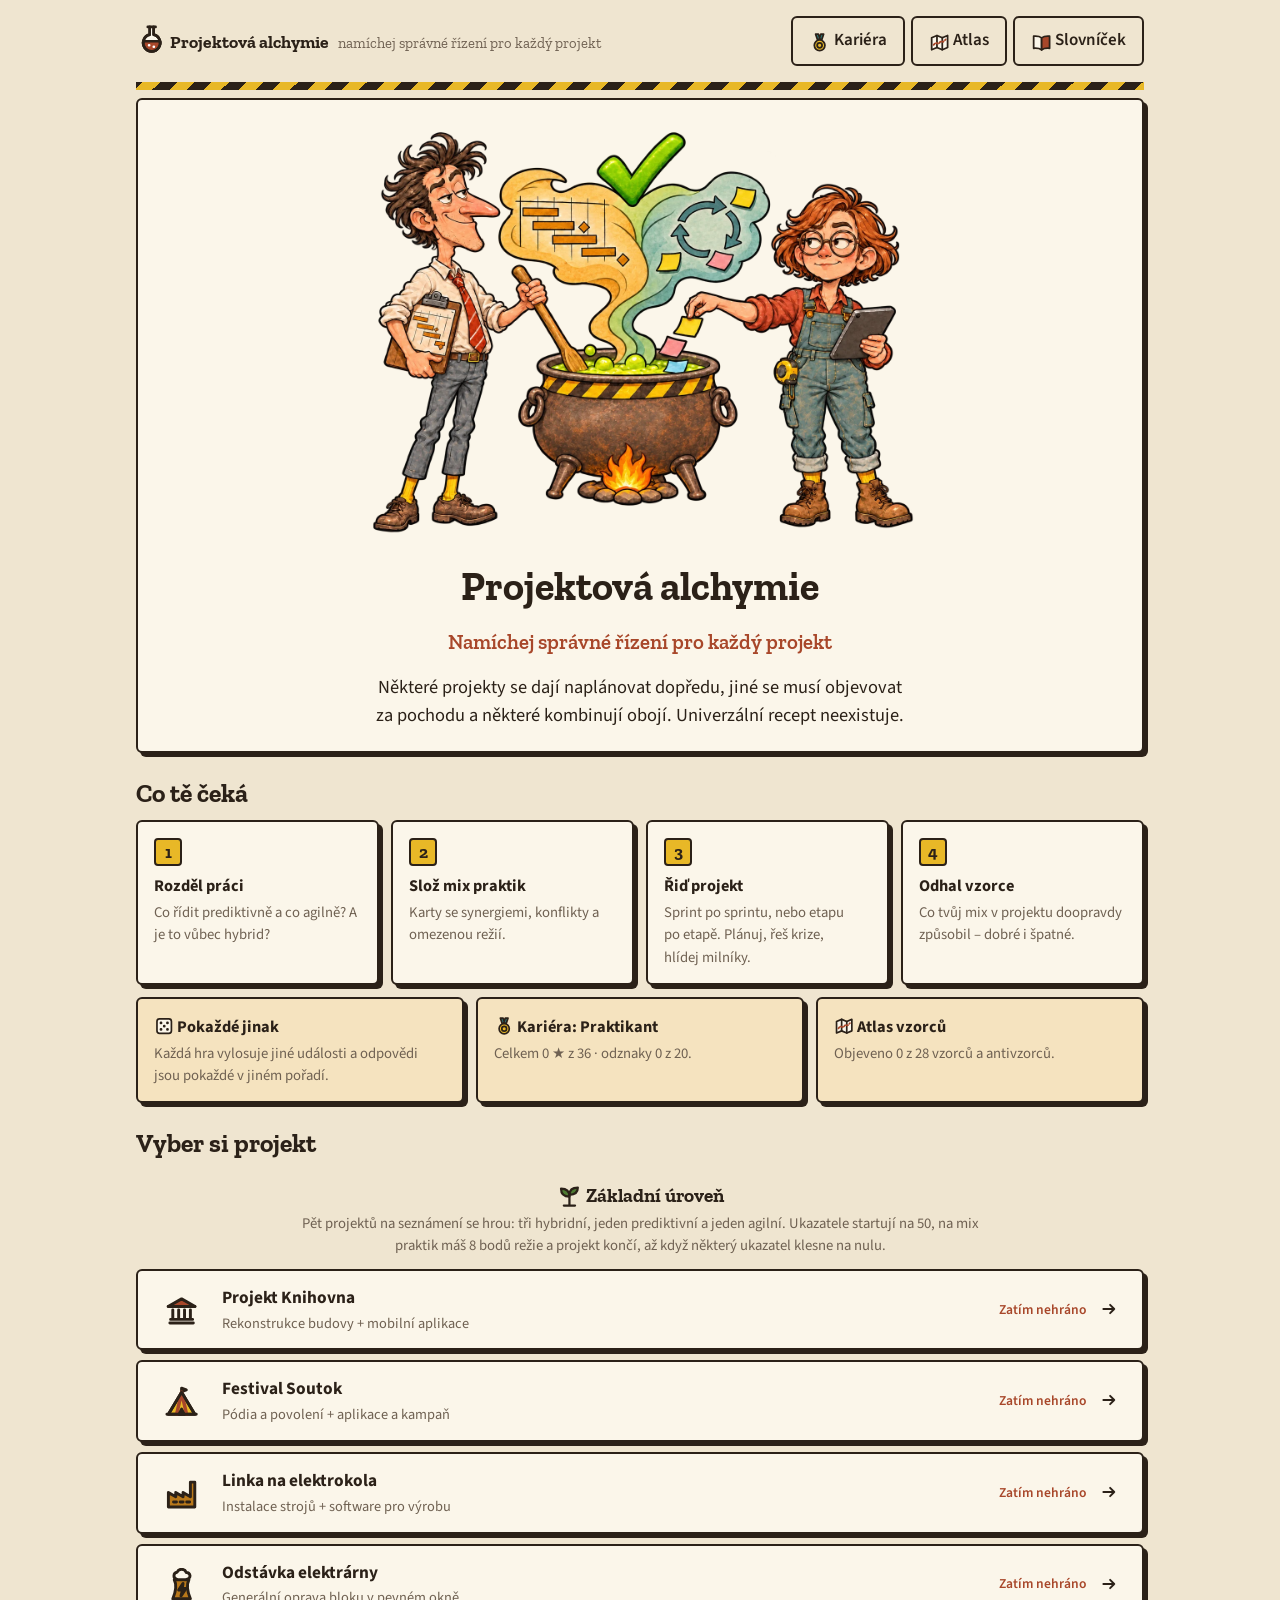
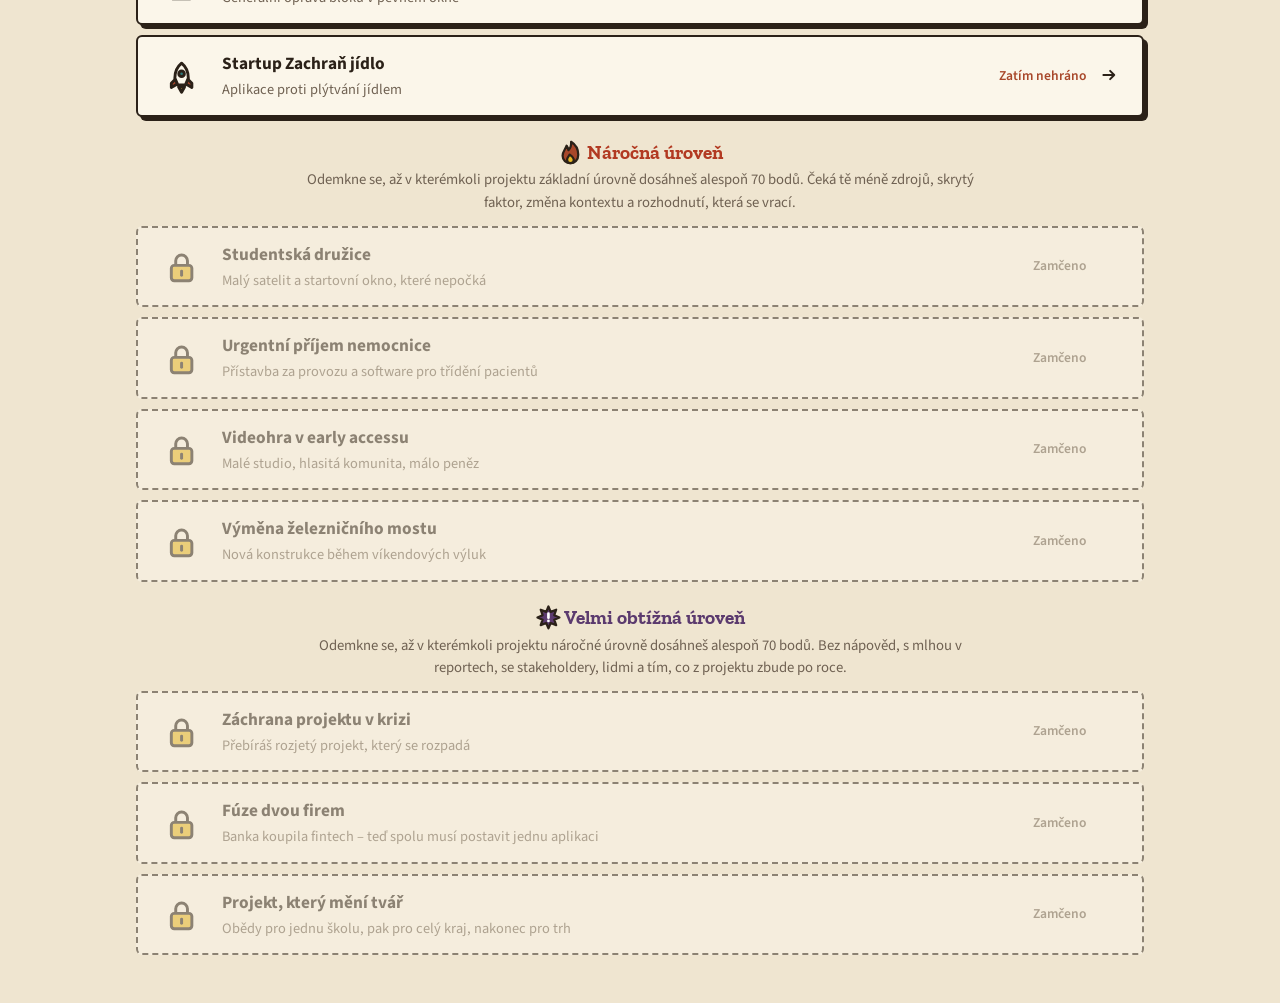
==== commit a81a9533: "Kariéra a odznaky Životopis s hodnostmi od Praktikanta po Mistra alchymie (počítají se z hvězd, odem" ====
--- a/index.html
+++ b/index.html
@@ -20,14 +20,15 @@
   <link rel="preconnect" href="https://fonts.googleapis.com">
   <link rel="preconnect" href="https://fonts.gstatic.com" crossorigin>
   <link rel="stylesheet" href="https://fonts.googleapis.com/css2?family=Source+Sans+3:wght@400;600;700&family=Zilla+Slab:wght@600;700&display=swap">
-  <link rel="stylesheet" href="css/style.css?v=2026-11-14">
+  <link rel="stylesheet" href="css/style.css?v=2026-11-17">
 </head>
 <body>
   <div id="app"></div>
-  <script src="js/data.js?v=2026-11-14"></script>
-  <script src="js/data-insane.js?v=2026-11-14"></script>
-  <script src="js/icons.js?v=2026-11-14"></script>
-  <script src="js/fx.js?v=2026-11-14"></script>
-  <script src="js/game.js?v=2026-11-14"></script>
+  <script src="js/data.js?v=2026-11-17"></script>
+  <script src="js/data-insane.js?v=2026-11-17"></script>
+  <script src="js/icons.js?v=2026-11-17"></script>
+  <script src="js/fx.js?v=2026-11-17"></script>
+  <script src="js/career.js?v=2026-11-17"></script>
+  <script src="js/game.js?v=2026-11-17"></script>
 </body>
 </html>
--- a/css/style.css
+++ b/css/style.css
@@ -32,8 +32,6 @@
   --s3: #1baf7a;
   --s4: #eda100;
   --s5: #e87ba4;
-  --pot: #3a3229;
-  --pot-rim: #4b4034;
   --radius: 6px;
   --shadow: 4px 4px 0 var(--edge);
   --shadow-sm: 2px 2px 0 var(--edge);
@@ -71,8 +69,6 @@
     --s3: #199e70;
     --s4: #c98500;
     --s5: #d55181;
-    --pot: #120f1c;
-    --pot-rim: #2c2640;
   }
 }
 
@@ -166,6 +162,7 @@
 .section-title { margin: 26px 0 10px; }
 .tile-grid { display: grid; grid-template-columns: repeat(4, 1fr); gap: 12px; margin-bottom: 12px; }
 .tile-grid.two { grid-template-columns: repeat(2, 1fr); }
+.tile-grid.three { grid-template-columns: repeat(3, 1fr); }
 .tile {
   position: relative; text-align: left; font: inherit; color: var(--ink);
   background: var(--surface); border: 1px solid var(--line); border-radius: var(--radius);
@@ -554,6 +551,8 @@
 .kfmd li span { font-size: .72rem; font-weight: 700; text-transform: uppercase; letter-spacing: .04em; color: var(--muted); }
 .pattern-grid { display: grid; grid-template-columns: repeat(2, 1fr); gap: 10px; align-items: start; }
 .pattern-grid .pattern { margin: 0; }
+.pattern-grid + h3 { margin-top: 28px; }
+.card.result > .btn, .card.result > .actions { margin-top: 18px; }
 .pattern-grid .kfmd li { grid-template-columns: 1fr; gap: 0; }
 .modal { max-width: 900px; }
 
@@ -668,56 +667,43 @@
 /* ---------- Kotel s mixem praktik ---------- */
 .mix-bar { grid-template-columns: auto 180px 1fr auto; }
 .cauldron { position: relative; width: 128px; padding-top: 20px; text-align: center; }
-.cauldron .pot {
-  position: relative; height: 74px; margin: 0 6px;
-  background: var(--pot); overflow: hidden;
-  border-radius: 10px 10px 46px 46px / 10px 10px 34px 34px;
-  box-shadow: inset 0 -6px 0 rgba(0, 0, 0, .25);
-}
-.cauldron .rim { position: absolute; top: 15px; left: 0; right: 0; height: 9px; background: var(--pot-rim); border-radius: 6px; z-index: 2; }
+.cauldron .pot { display: block; width: 128px; height: 100px; overflow: visible; }
 .cauldron .brew {
-  position: absolute; left: 0; right: 0; bottom: 0;
-  transition: height .6s ease;
-  background-size: 160% 100% !important;
+  position: absolute; left: 24px; top: 46px; width: 80px; height: 8px; border-radius: 50%;
+  background-size: 160% 100% !important; z-index: 2;
+  box-shadow: inset 0 -2px 0 rgba(0, 0, 0, .25), inset 0 2px 0 rgba(255, 255, 255, .3);
   animation: swirl 5s ease-in-out infinite alternate;
 }
-.cauldron .brew::before { content: ''; position: absolute; left: 0; right: 0; top: 0; height: 4px; background: rgba(255, 255, 255, .35); }
 @keyframes swirl { from { background-position: 0% 0; } to { background-position: 100% 0; } }
 .cauldron.splash .brew { animation: splash .5s ease, swirl 5s ease-in-out .5s infinite alternate; }
-@keyframes splash { 40% { transform: scaleY(1.12); filter: brightness(1.25); } }
+@keyframes splash { 40% { transform: scale(1.12, 1.6); filter: brightness(1.25); } }
+.cauldron.done .brew { box-shadow: 0 0 14px 4px var(--both-soft); }
 .cauldron .bubble {
-  position: absolute; bottom: 4px; width: 7px; height: 7px; border-radius: 50%;
-  background: rgba(255, 255, 255, .6); animation: rise 2.4s ease-in infinite;
+  position: absolute; bottom: 2px; width: 7px; height: 7px; border-radius: 50%;
+  background: rgba(255, 255, 255, .7); border: 1.5px solid rgba(43, 33, 24, .6); animation: rise 2.4s ease-in infinite;
 }
 @keyframes rise {
-  0% { transform: translateY(0) scale(.5); opacity: 0; }
-  20% { opacity: .9; }
-  100% { transform: translateY(-46px) scale(1.1); opacity: 0; }
-}
-.cauldron .ings { position: absolute; left: 6px; right: 6px; top: 20px; height: 74px; pointer-events: none; z-index: 3; }
-.cauldron .ing { position: absolute; font-size: 17px; line-height: 1; transform: translateX(-50%); animation: bob 3s ease-in-out infinite; }
-.cauldron .ing.drop { animation: drop .7s cubic-bezier(.5, 0, .75, 0), bob 3s ease-in-out .7s infinite; }
-@keyframes bob { 50% { margin-bottom: 3px; } }
-@keyframes drop {
-  from { transform: translate(-50%, -70px) rotate(-40deg); opacity: .3; }
-  to { transform: translateX(-50%); opacity: 1; }
-}
-.cauldron .sparks { position: absolute; top: 0; left: 0; right: 0; height: 22px; display: flex; justify-content: center; gap: 4px; pointer-events: none; }
-.cauldron .spark { animation: twinkle 1.6s ease-in-out infinite; font-size: 14px; }
+  0% { transform: translateY(0) scale(.4); opacity: 0; }
+  30% { opacity: 1; }
+  100% { transform: translateY(-16px) scale(1.1); opacity: 0; }
+}
+.cauldron .sparks { position: absolute; top: 0; left: 0; right: 0; height: 20px; display: flex; justify-content: center; gap: 4px; pointer-events: none; }
+.cauldron .spark { animation: twinkle 1.6s ease-in-out infinite; }
 .cauldron .spark:nth-child(2) { animation-delay: .5s; }
 .cauldron .spark:nth-child(3) { animation-delay: 1s; }
-.cauldron .smoke { animation: puff 2.2s ease-out infinite; font-size: 14px; }
+.cauldron .smoke { animation: puff 2.2s ease-out infinite; }
 @keyframes twinkle { 50% { transform: scale(1.35) rotate(15deg); opacity: .5; } }
 @keyframes puff { 0% { opacity: 0; transform: translateY(8px) scale(.6); } 40% { opacity: .9; } 100% { opacity: 0; transform: translateY(-10px) scale(1.3); } }
-.cauldron .foam { position: absolute; top: 9px; left: 2px; right: 2px; height: 14px; border-radius: 10px; z-index: 1; animation: foam 1.2s ease-in-out infinite alternate; background-size: 160% 100% !important; }
+.cauldron .foam { position: absolute; top: 40px; left: 16px; right: 16px; height: 16px; border-radius: 10px; z-index: 4; border: 2px solid #2b2118; animation: foam 1.2s ease-in-out infinite alternate; background-size: 160% 100% !important; }
 @keyframes foam { to { transform: scaleX(1.08) translateY(-2px); } }
-.cauldron .fire { display: flex; justify-content: center; gap: 10px; height: 10px; margin-top: -2px; }
-.cauldron .fire i { width: 10px; height: 12px; border-radius: 50% 50% 50% 50% / 70% 70% 30% 30%; background: linear-gradient(#ffd166, #e8590c); animation: flicker .35s ease-in-out infinite alternate; }
-.cauldron .fire i:nth-child(2) { animation-delay: .15s; height: 14px; }
-@keyframes flicker { to { transform: scaleY(.75) translateY(2px); opacity: .8; } }
-.cauldron .brew-ratio { display: block; margin-top: 4px; font-size: .7rem; line-height: 1.2; color: var(--muted); }
+.cauldron .foam::before, .cauldron .foam::after { content: ''; position: absolute; top: 10px; width: 9px; height: 15px; background: inherit; border: 2px solid #2b2118; border-top: none; border-radius: 0 0 6px 6px; }
+.cauldron .foam::before { left: 14%; }
+.cauldron .foam::after { right: 20%; height: 11px; }
+.cauldron .fl { transform-box: fill-box; transform-origin: 50% 100%; animation: flicker .4s ease-in-out infinite alternate; }
+.cauldron .fl2 { animation-delay: .2s; }
+@keyframes flicker { to { transform: scaleY(.8) scaleX(1.06); } }
+.cauldron .brew-ratio { display: block; margin-top: 2px; font-size: .7rem; line-height: 1.2; color: var(--muted); }
 .cauldron.over .brew-ratio { color: var(--bad); font-weight: 700; }
-.cauldron.done .pot { box-shadow: inset 0 -6px 0 rgba(0, 0, 0, .25), 0 0 18px 2px var(--both-soft); }
 .mix-result-head { display: flex; align-items: center; gap: 16px; margin-bottom: 8px; }
 .mix-result-head h3 { margin: 0; }
 
@@ -872,8 +858,6 @@
 .btn .ic { margin: -.2em 0; }
 .logo .ic { width: 1.4em; height: 1.4em; }
 .hero-emoji .ic { width: 1.15em; height: 1.15em; }
-.cauldron .ing .ic { width: 20px; height: 20px; }
-.mix-bar .cauldron .ing .ic { width: 14px; height: 14px; }
 .pr-icon .ic { width: 1.1em; height: 1.1em; }
 .pattern-icon .ic { width: 1.1em; height: 1.1em; }
 .level-head h3 .ic { width: 1.4em; height: 1.4em; vertical-align: -.35em; }
@@ -897,6 +881,39 @@
 .reset-box .actions { justify-content: flex-start; margin: 14px 0 0; }
 .btn.danger { background: var(--bad); border-color: var(--bad); color: #fff; font-weight: 600; }
 
+/* ---------- Kariéra a odznaky ---------- */
+.cv-head { display: grid; grid-template-columns: 1fr 220px; gap: 16px; align-items: start; margin-bottom: 12px; }
+.cv-label { display: block; font-size: .72rem; font-weight: 700; letter-spacing: .08em; text-transform: uppercase; color: var(--primary); }
+.cv-rank { font-size: 1.6rem; margin: 2px 0 6px; }
+.cv-head p { margin: 0; }
+.cv-ladder { list-style: none; margin: 0; padding: 0; display: flex; flex-direction: column-reverse; gap: 3px; font-size: .82rem; }
+.cv-ladder li { padding: 3px 10px; border: 2px solid var(--line); border-radius: 4px; color: var(--muted); }
+.cv-ladder li.past { color: var(--ink); border-color: var(--edge); }
+.cv-ladder li.now { background: var(--caution); color: var(--caution-ink); border-color: var(--edge); font-weight: 700; box-shadow: var(--shadow-sm); }
+.cv-next { padding: 12px 14px; border: 2px dashed var(--edge); border-radius: var(--radius); margin-bottom: 18px; }
+.cv-next .checklist { margin-top: 6px; }
+.cv-count { font-family: var(--font); font-weight: 400; font-size: .85rem; color: var(--muted); margin-left: 6px; }
+.cv-list { list-style: none; padding: 0; margin: 0 0 18px; display: grid; gap: 6px; }
+.cv-list li { display: grid; grid-template-columns: 34px 1fr auto; gap: 10px; align-items: center; padding: 6px 10px; border: 2px solid var(--line); border-radius: var(--radius); background: var(--surface); }
+.cv-list small { display: block; color: var(--muted); font-size: .8rem; }
+.cv-icon .ic { width: 28px; height: 28px; }
+.cv-res { text-align: right; }
+.badge-cat { margin: 16px 0 8px; font-size: .78rem; letter-spacing: .08em; text-transform: uppercase; color: var(--muted); }
+.badge-grid { display: grid; grid-template-columns: repeat(2, 1fr); gap: 8px; }
+.badge { display: grid; grid-template-columns: 48px 1fr; gap: 10px; align-items: center; padding: 8px 10px; border: 2px solid var(--line); border-radius: var(--radius); background: var(--surface); }
+.badge.earned { border-color: var(--edge); box-shadow: var(--shadow-sm); }
+.badge small { display: block; font-size: .8rem; color: var(--muted); line-height: 1.35; }
+.badge.locked b { color: var(--muted); }
+.badge-prog { font-size: .75rem; font-weight: 700; color: var(--primary); }
+.patch { position: relative; display: inline-grid; place-items: center; width: 48px; height: 52px; flex: none; }
+.patch .patch-bg { position: absolute; inset: 0; width: 100%; height: 100%; overflow: visible; }
+.patch > .ic { position: relative; width: 22px; height: 22px; }
+.patch.locked { filter: grayscale(1); opacity: .45; }
+.career-news { border-left: 8px solid var(--caution); }
+.career-news .promo { margin-bottom: 12px; }
+.career-news .promo h3 { font-size: 1.35rem; margin: 2px 0 4px; }
+.career-news .actions { justify-content: flex-start; margin-bottom: 0; }
+
 /* ---------- Mobil ---------- */
 @media (max-width: 760px) {
   h1 { font-size: 1.7rem; }
@@ -905,12 +922,7 @@
   .two-col, .ws-grid, .plan-grid, .score-grid, .pgrid, .pattern-grid, .mix-bar { grid-template-columns: 1fr; }
   .sg-cols { grid-template-columns: 1fr; }
   .mix-bar { grid-template-columns: auto 1fr auto; gap: 8px; padding: 10px 12px; bottom: 4px; }
-  .mix-bar .cauldron { width: 76px; padding-top: 12px; }
-  .mix-bar .cauldron .pot { height: 44px; }
-  .mix-bar .cauldron .rim { top: 8px; }
-  .mix-bar .cauldron .ings { top: 12px; height: 44px; }
-  .mix-bar .cauldron .ing { font-size: 11px; }
-  .mix-bar .cauldron .sparks { height: 14px; }
+  .mix-bar .cauldron { zoom: .62; }
   .mix-bar .cauldron .brew-ratio { display: none; }
   .resume-card { grid-template-columns: 36px 1fr; }
   .resume-btns { grid-column: 1 / -1; }
@@ -922,6 +934,10 @@
   .top-btns .btn { padding: 8px 10px; font-size: .9rem; }
   .bl-row { flex-direction: column; gap: 4px; }
   .tile-grid, .tile-grid.two { grid-template-columns: 1fr 1fr; }
+  .tile-grid.three { grid-template-columns: 1fr; }
+  .cv-head { grid-template-columns: 1fr; }
+  .badge-grid { grid-template-columns: 1fr; }
+  .top-btns .btn .ic { display: none; }
   .intro-hero { padding: 20px 16px; }
   .project-row { grid-template-columns: 40px 1fr; gap: 4px 12px; padding: 12px 14px; }
   .pr-icon { grid-row: span 2; font-size: 1.7rem; }
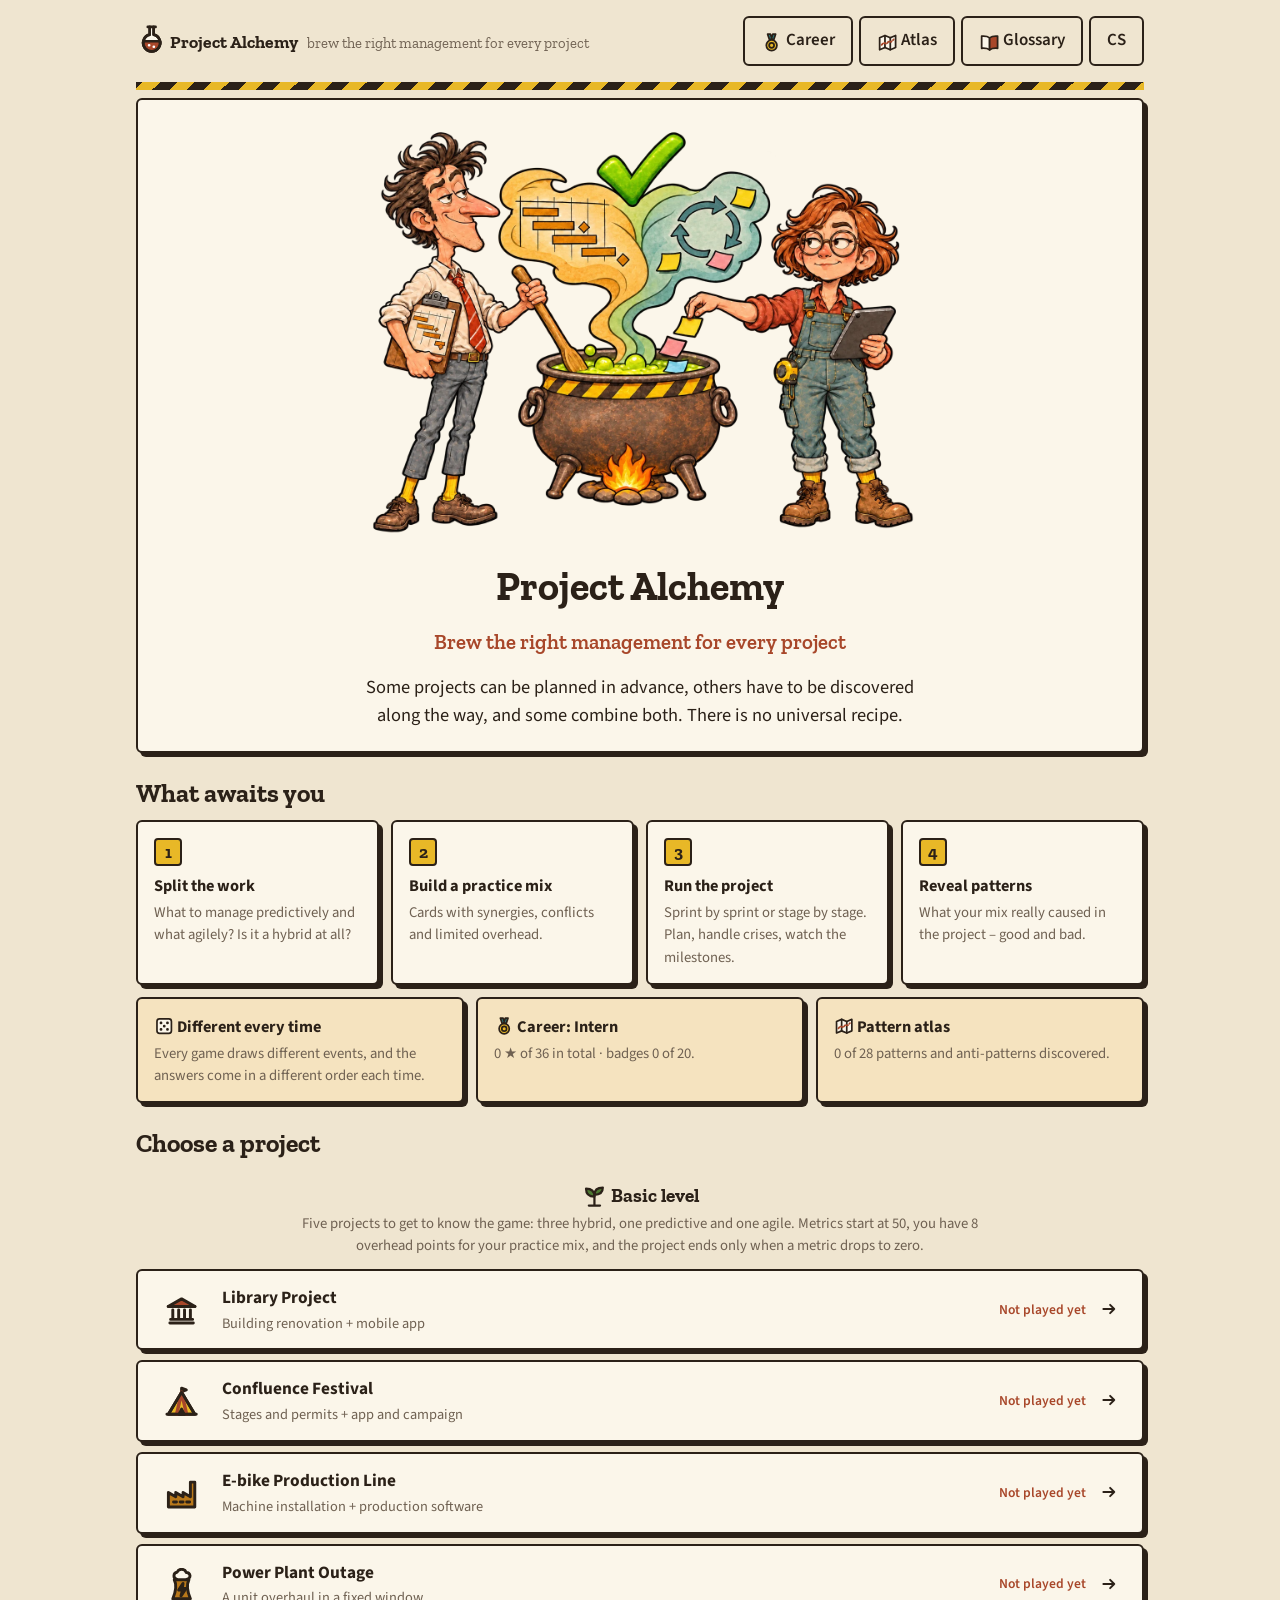
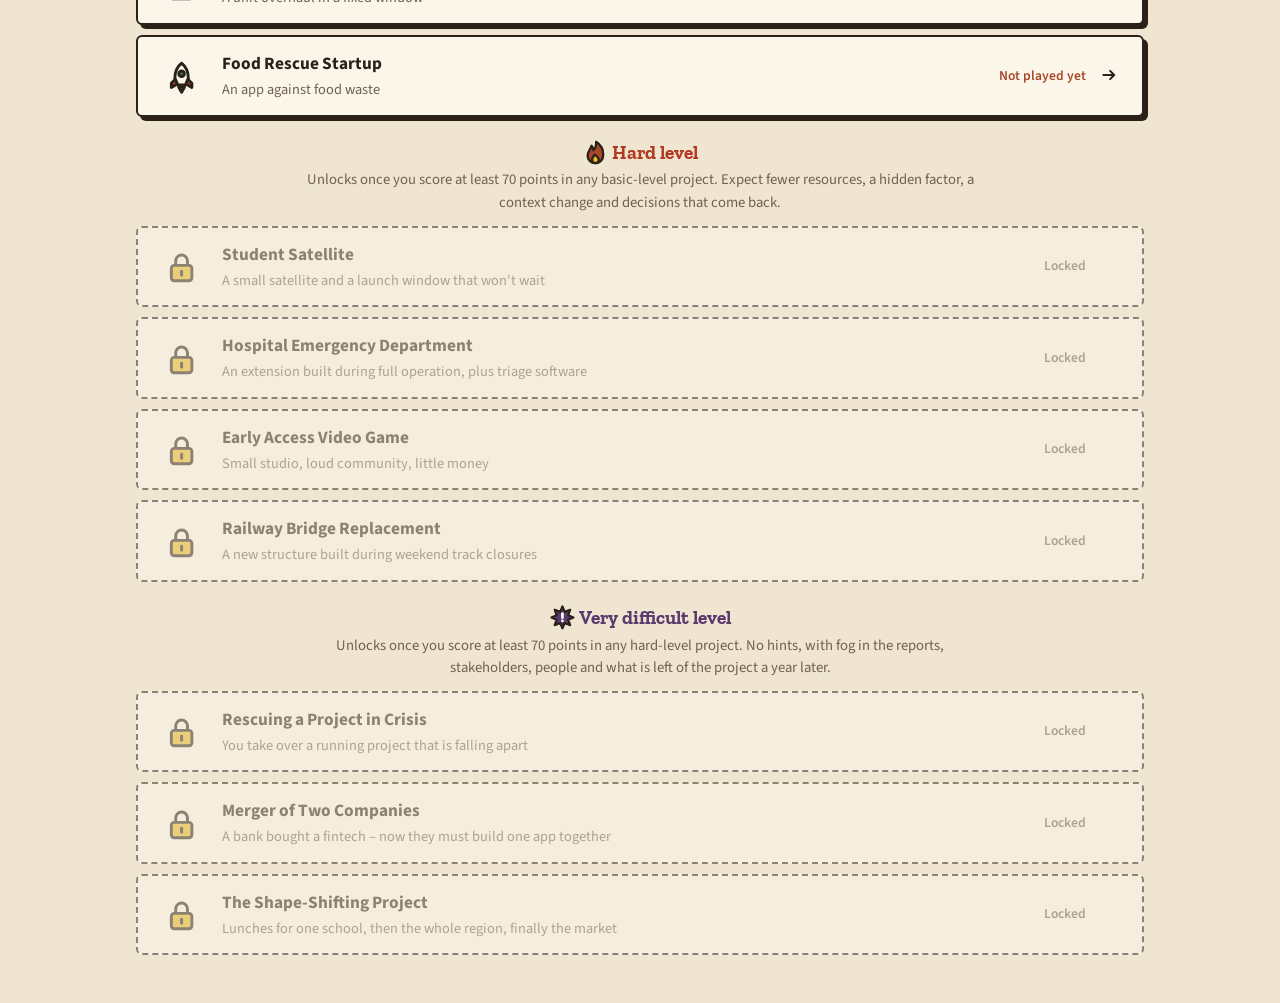
==== commit e93a8baf: "Angličtina: přepínač jazyků, přeložené rozhraní i obsah Hra je česky a anglicky. Jazyk se volí tlačí" ====
--- a/index.html
+++ b/index.html
@@ -5,6 +5,8 @@
   <meta name="viewport" content="width=device-width, initial-scale=1">
   <title>Projektová alchymie – namíchej správné řízení pro každý projekt</title>
   <meta name="description" content="Výuková hra o řízení projektů: poznej, jestli projekt potřebuje plán, agilitu, nebo hybrid, a namíchej správné praktiky.">
+  <link rel="alternate" hreflang="cs" href="https://miroslavkrupa.github.io/games-projektova-alchymie/">
+  <link rel="alternate" hreflang="en" href="https://miroslavkrupa.github.io/games-projektova-alchymie/en/">
   <link rel="icon" href="img/favicon.svg" type="image/svg+xml">
   <meta property="og:type" content="website">
   <meta property="og:locale" content="cs_CZ">
@@ -14,21 +16,22 @@
   <meta property="og:image" content="https://miroslavkrupa.github.io/games-projektova-alchymie/img/og.jpg?v=3">
   <meta property="og:image:width" content="1200">
   <meta property="og:image:height" content="630">
-  <meta property="og:image:alt" content="Projektová alchymie: postava míchá v kotli projektovou metodiku">
+  <meta property="og:image:alt" content="Projektová alchymie: Ruda Gantt a Bára Backlogová míchají kotel praktik">
   <meta name="twitter:card" content="summary_large_image">
   <meta name="theme-color" content="#efe5d0">
   <link rel="preconnect" href="https://fonts.googleapis.com">
   <link rel="preconnect" href="https://fonts.gstatic.com" crossorigin>
   <link rel="stylesheet" href="https://fonts.googleapis.com/css2?family=Source+Sans+3:wght@400;600;700&family=Zilla+Slab:wght@600;700&display=swap">
-  <link rel="stylesheet" href="css/style.css?v=2026-11-17">
+  <link rel="stylesheet" href="css/style.css?v=2026-11-20">
 </head>
 <body>
   <div id="app"></div>
-  <script src="js/data.js?v=2026-11-17"></script>
-  <script src="js/data-insane.js?v=2026-11-17"></script>
-  <script src="js/icons.js?v=2026-11-17"></script>
-  <script src="js/fx.js?v=2026-11-17"></script>
-  <script src="js/career.js?v=2026-11-17"></script>
-  <script src="js/game.js?v=2026-11-17"></script>
+  <script src="js/data.js?v=2026-11-20"></script>
+  <script src="js/data-insane.js?v=2026-11-20"></script>
+  <script src="js/i18n.js?v=2026-11-20"></script>
+  <script src="js/icons.js?v=2026-11-20"></script>
+  <script src="js/fx.js?v=2026-11-20"></script>
+  <script src="js/career.js?v=2026-11-20"></script>
+  <script src="js/game.js?v=2026-11-20"></script>
 </body>
 </html>
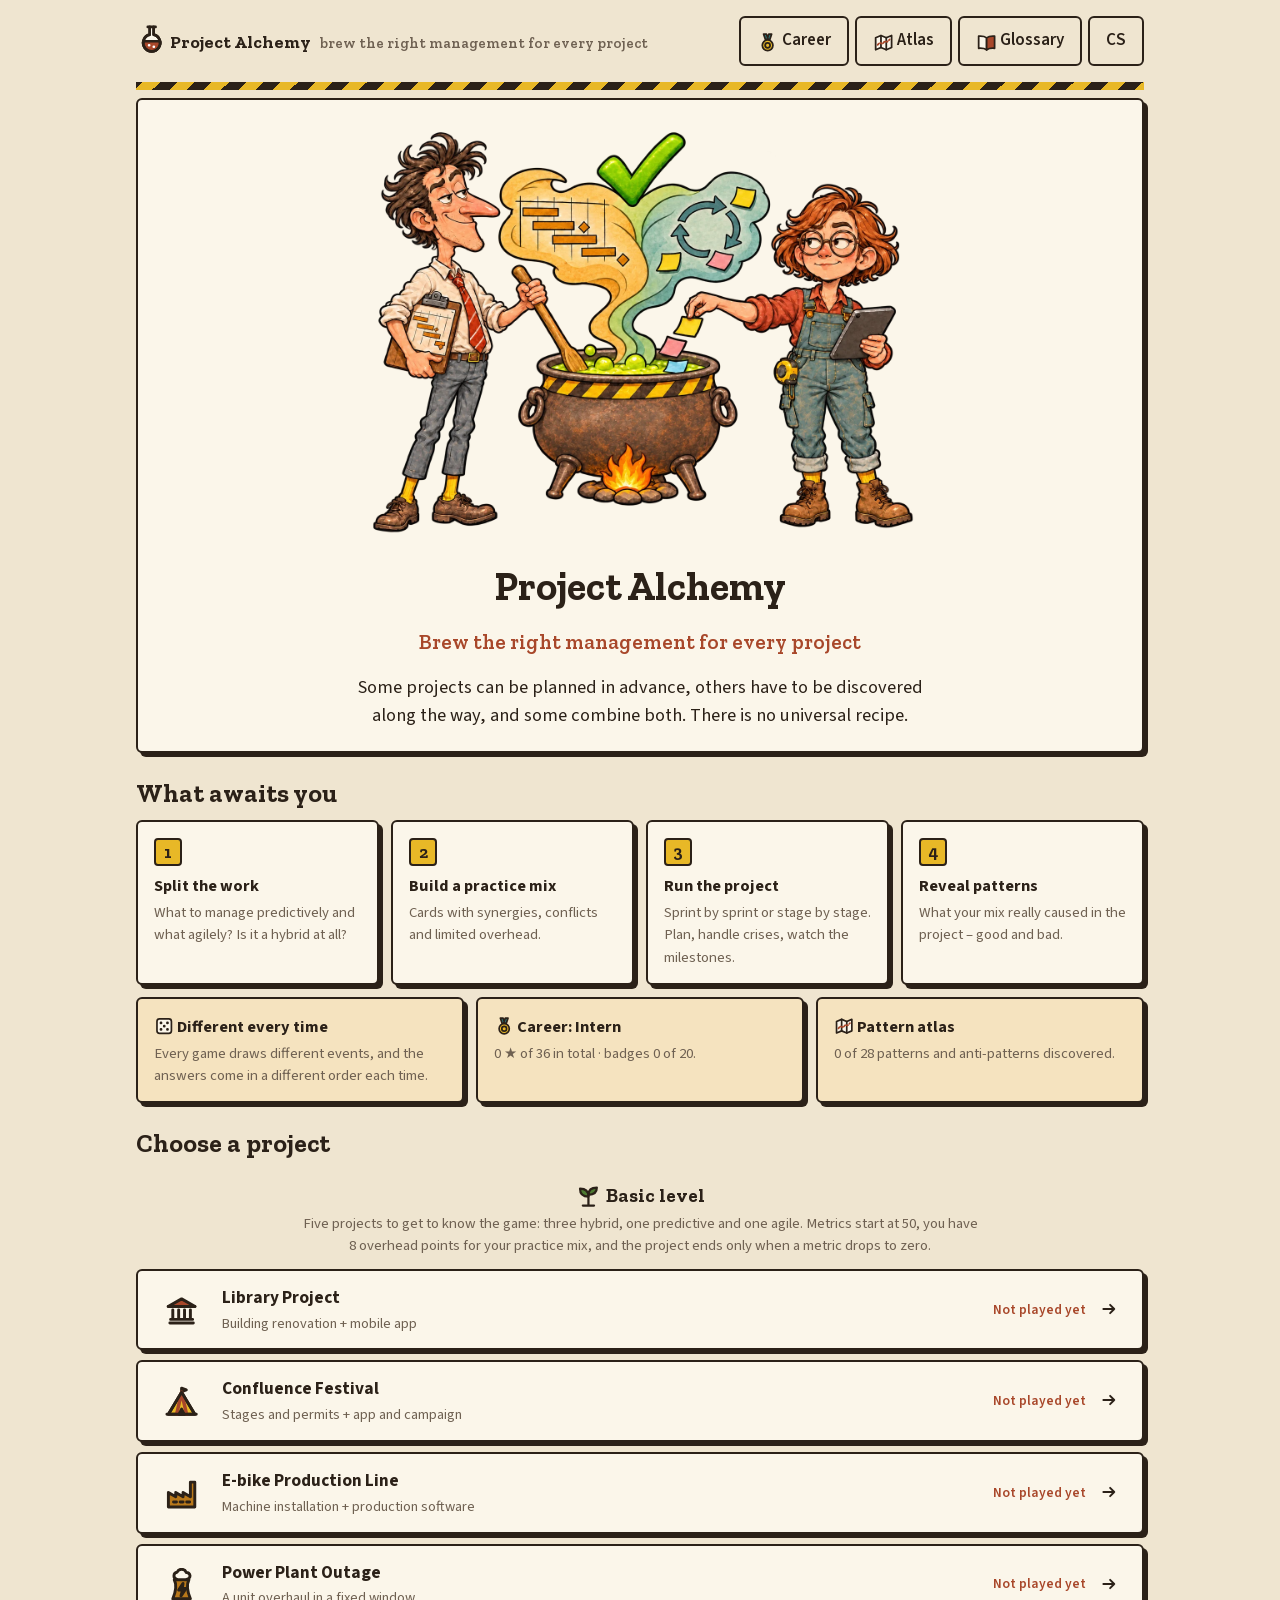
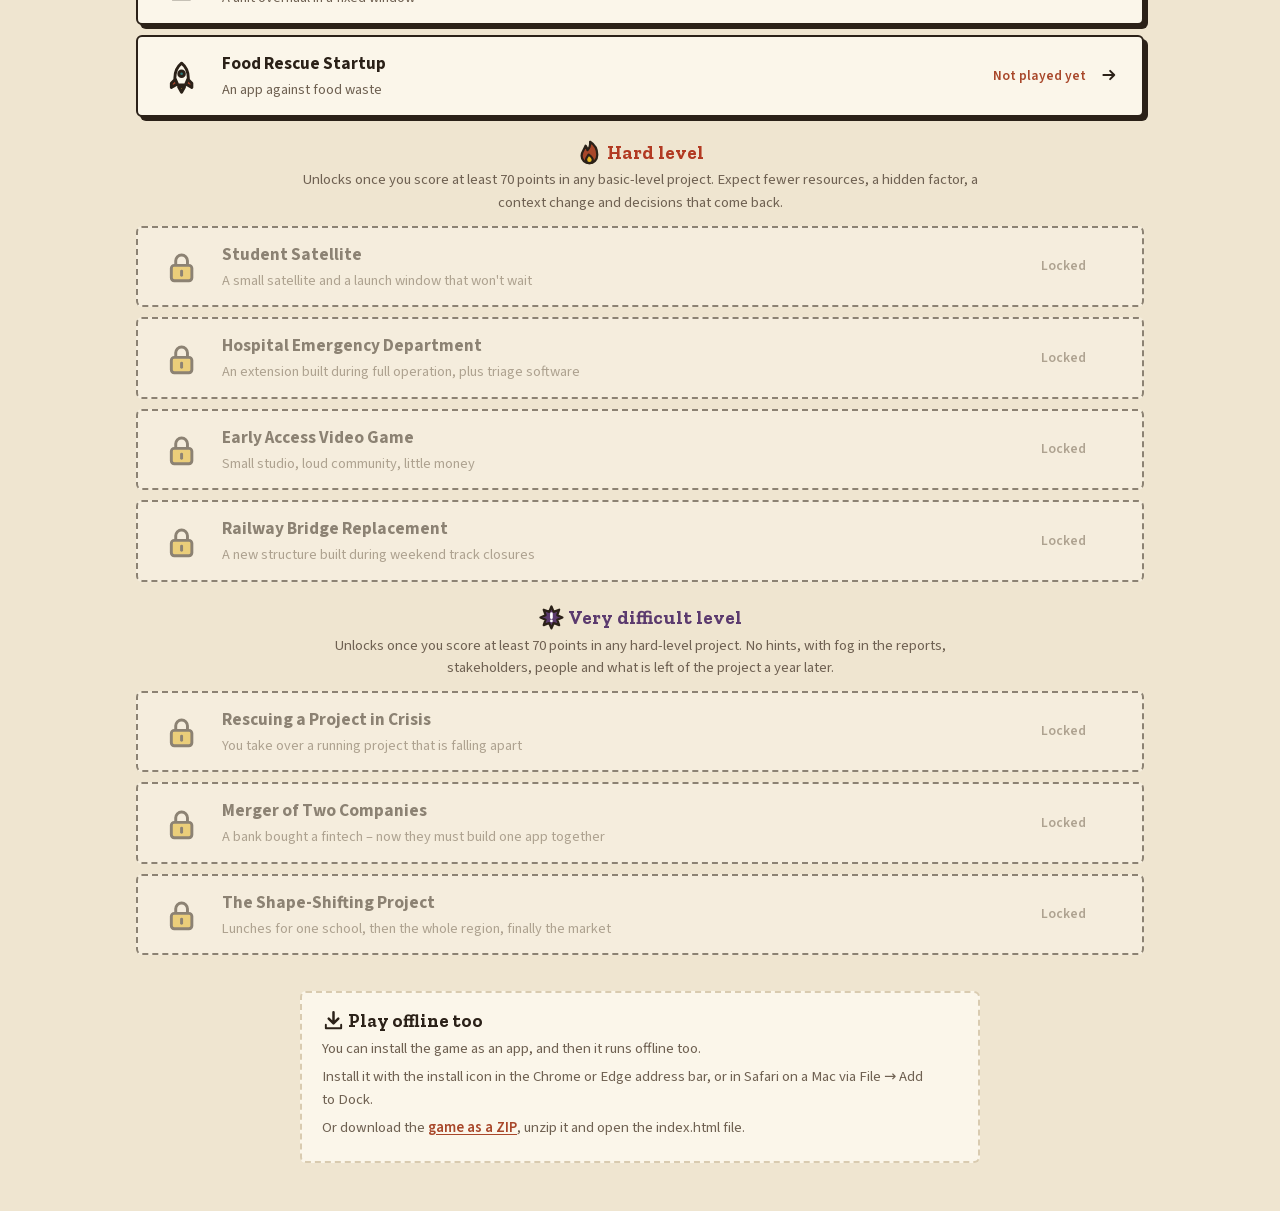
==== commit 825f9eed: "Instalace jako aplikace (PWA), offline režim a ZIP ke stažení - Manifest (česky i anglicky), ikony a" ====
--- a/index.html
+++ b/index.html
@@ -19,19 +19,19 @@
   <meta property="og:image:alt" content="Projektová alchymie: Ruda Gantt a Bára Backlogová míchají kotel praktik">
   <meta name="twitter:card" content="summary_large_image">
   <meta name="theme-color" content="#efe5d0">
-  <link rel="preconnect" href="https://fonts.googleapis.com">
-  <link rel="preconnect" href="https://fonts.gstatic.com" crossorigin>
-  <link rel="stylesheet" href="https://fonts.googleapis.com/css2?family=Source+Sans+3:wght@400;600;700&family=Zilla+Slab:wght@600;700&display=swap">
-  <link rel="stylesheet" href="css/style.css?v=2026-11-20">
+  <link rel="manifest" href="manifest.webmanifest">
+  <link rel="apple-touch-icon" href="img/apple-touch-icon.png">
+  <link rel="stylesheet" href="css/fonts.css?v=2026-11-23">
+  <link rel="stylesheet" href="css/style.css?v=2026-11-23">
 </head>
 <body>
   <div id="app"></div>
-  <script src="js/data.js?v=2026-11-20"></script>
-  <script src="js/data-insane.js?v=2026-11-20"></script>
-  <script src="js/i18n.js?v=2026-11-20"></script>
-  <script src="js/icons.js?v=2026-11-20"></script>
-  <script src="js/fx.js?v=2026-11-20"></script>
-  <script src="js/career.js?v=2026-11-20"></script>
-  <script src="js/game.js?v=2026-11-20"></script>
+  <script src="js/data.js?v=2026-11-23"></script>
+  <script src="js/data-insane.js?v=2026-11-23"></script>
+  <script src="js/i18n.js?v=2026-11-23"></script>
+  <script src="js/icons.js?v=2026-11-23"></script>
+  <script src="js/fx.js?v=2026-11-23"></script>
+  <script src="js/career.js?v=2026-11-23"></script>
+  <script src="js/game.js?v=2026-11-23"></script>
 </body>
 </html>
--- a/css/fonts.css
+++ b/css/fonts.css
@@ -0,0 +1,7 @@
+/* Písma hry uložená u hry (kvůli hraní bez internetu). Source Sans 3 a Zilla Slab, licence SIL Open Font License 1.1. */
+@font-face { font-family: 'Source Sans 3'; font-style: normal; font-weight: 400 700; font-display: swap; src: url(../fonts/source-sans-3-latin-ext.woff2) format('woff2'); unicode-range: U+0100-02BA, U+02BD-02C5, U+02C7-02CC, U+02CE-02D7, U+02DD-02FF, U+0304, U+0308, U+0329, U+1D00-1DBF, U+1E00-1E9F, U+1EF2-1EFF, U+2020, U+20A0-20AB, U+20AD-20C4, U+2113, U+2C60-2C7F, U+A720-A7FF; }
+@font-face { font-family: 'Source Sans 3'; font-style: normal; font-weight: 400 700; font-display: swap; src: url(../fonts/source-sans-3-latin.woff2) format('woff2'); unicode-range: U+0000-00FF, U+0131, U+0152-0153, U+02BB-02BC, U+02C6, U+02DA, U+02DC, U+0304, U+0308, U+0329, U+2000-206F, U+20AC, U+2122, U+2191, U+2193, U+2212, U+2215, U+FEFF, U+FFFD; }
+@font-face { font-family: 'Zilla Slab'; font-style: normal; font-weight: 600; font-display: swap; src: url(../fonts/zilla-slab-latin-ext-600.woff2) format('woff2'); unicode-range: U+0100-02BA, U+02BD-02C5, U+02C7-02CC, U+02CE-02D7, U+02DD-02FF, U+0304, U+0308, U+0329, U+1D00-1DBF, U+1E00-1E9F, U+1EF2-1EFF, U+2020, U+20A0-20AB, U+20AD-20C4, U+2113, U+2C60-2C7F, U+A720-A7FF; }
+@font-face { font-family: 'Zilla Slab'; font-style: normal; font-weight: 600; font-display: swap; src: url(../fonts/zilla-slab-latin-600.woff2) format('woff2'); unicode-range: U+0000-00FF, U+0131, U+0152-0153, U+02BB-02BC, U+02C6, U+02DA, U+02DC, U+0304, U+0308, U+0329, U+2000-206F, U+20AC, U+2122, U+2191, U+2193, U+2212, U+2215, U+FEFF, U+FFFD; }
+@font-face { font-family: 'Zilla Slab'; font-style: normal; font-weight: 700; font-display: swap; src: url(../fonts/zilla-slab-latin-ext-700.woff2) format('woff2'); unicode-range: U+0100-02BA, U+02BD-02C5, U+02C7-02CC, U+02CE-02D7, U+02DD-02FF, U+0304, U+0308, U+0329, U+1D00-1DBF, U+1E00-1E9F, U+1EF2-1EFF, U+2020, U+20A0-20AB, U+20AD-20C4, U+2113, U+2C60-2C7F, U+A720-A7FF; }
+@font-face { font-family: 'Zilla Slab'; font-style: normal; font-weight: 700; font-display: swap; src: url(../fonts/zilla-slab-latin-700.woff2) format('woff2'); unicode-range: U+0000-00FF, U+0131, U+0152-0153, U+02BB-02BC, U+02C6, U+02DA, U+02DC, U+0304, U+0308, U+0329, U+2000-206F, U+20AC, U+2122, U+2191, U+2193, U+2212, U+2215, U+FEFF, U+FFFD; }
--- a/css/style.css
+++ b/css/style.css
@@ -552,7 +552,8 @@
 .pattern-grid { display: grid; grid-template-columns: repeat(2, 1fr); gap: 10px; align-items: start; }
 .pattern-grid .pattern { margin: 0; }
 .pattern-grid + h3 { margin-top: 28px; }
-.card.result > .btn, .card.result > .actions { margin-top: 18px; }
+.card.result > .btn, .card.result > .actions,
+.card.mix-result > .btn, .card.mix-result > .actions { margin-top: 18px; }
 .pattern-grid .kfmd li { grid-template-columns: 1fr; gap: 0; }
 .modal { max-width: 900px; }
 
@@ -722,7 +723,8 @@
 .pc-key.fail i { background: repeating-linear-gradient(90deg, var(--bad) 0 4px, transparent 4px 7px); }
 .pc-frame { padding-left: 30px; }
 .pc-plot { position: relative; height: 220px; }
-.pc-plot svg { position: absolute; inset: 0; width: 100%; height: 100%; overflow: visible; }
+/* Jen samotná plocha grafu – ne ikony v bublině s detailem. */
+.pc-plot > svg { position: absolute; inset: 0; width: 100%; height: 100%; overflow: visible; }
 .pc-grid { stroke: var(--line); stroke-width: 1; }
 .pc-fail { stroke: var(--bad); stroke-width: 1.5; stroke-dasharray: 5 4; opacity: .7; }
 .pc-line { fill: none; stroke-width: 2.5; stroke-linejoin: round; stroke-linecap: round; transition: opacity .2s; }
@@ -873,6 +875,13 @@
 .owner .mono { margin-right: 2px; }
 
 /* ---------- Smazání postupu ---------- */
+/* ---------- Hraní bez internetu ---------- */
+.offline-box { margin: 36px auto 0; max-width: 680px; background: var(--surface); border: 2px dashed var(--line); border-radius: var(--radius); padding: 16px 20px; }
+.offline-box h3 { margin: 0 0 6px; }
+.offline-box p { margin: 6px 0; }
+.offline-box .btn { margin: 6px 0; }
+.offline-box a { color: var(--primary); font-weight: 600; text-underline-offset: 2px; }
+.offline-box + .reset-box { margin-top: 20px; }
 .reset-box { margin: 36px auto 8px; max-width: 680px; text-align: center; }
 .reset-box .btn.ghost { color: var(--muted); font-size: .9rem; }
 .reset-box.confirm, .reset-box.done { background: var(--surface); border: 2px solid var(--bad); border-radius: var(--radius); padding: 16px 20px; text-align: left; }
